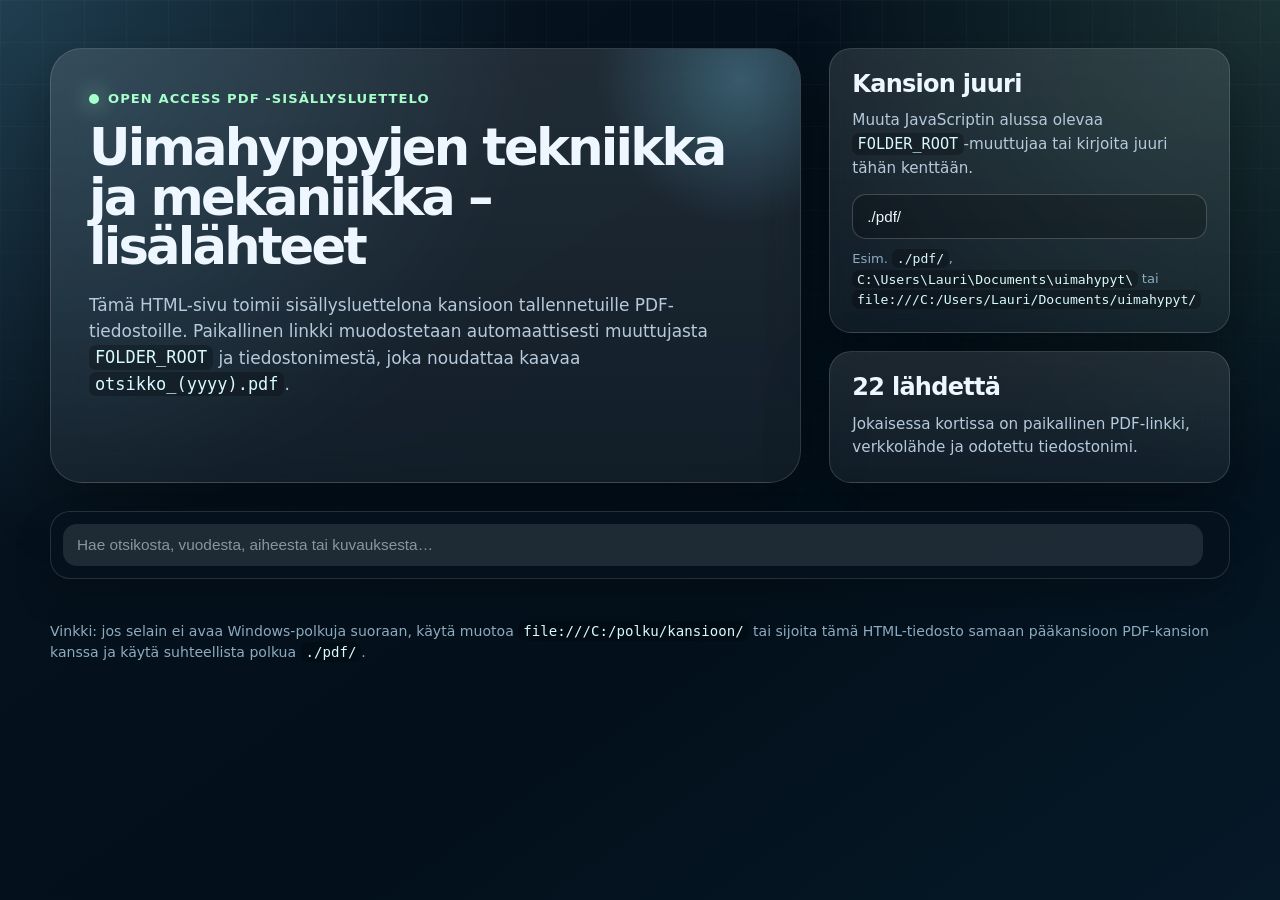
==== docs/preview.html @ ca3ee843 "Update preview.html" ====
<!doctype html>
<html lang="fi">
<head>
  <meta charset="utf-8" />
  <meta name="viewport" content="width=device-width, initial-scale=1" />
  <title>Uimahyppyjen tekniikka ja mekaniikka – lisälähteet</title>
  <link rel="stylesheet" type="text/css" href="./css/styles.css">
</head>
<body>
  <main class="page">
    <section class="hero" aria-label="Sivun otsikko ja asetukset">
      <div class="hero-main">
        <p class="eyebrow">Open access PDF -sisällysluettelo</p>
        <h1>Uimahyppyjen tekniikka ja mekaniikka – lisälähteet</h1>
        <p class="lead">
          Tämä HTML-sivu toimii sisällysluettelona kansioon tallennetuille PDF-tiedostoille.
          Paikallinen linkki muodostetaan automaattisesti muuttujasta <code>FOLDER_ROOT</code>
          ja tiedostonimestä, joka noudattaa kaavaa <code>otsikko_(yyyy).pdf</code>.
        </p>
      </div>

      <div class="hero-side">
        <div class="panel">
          <h2>Kansion juuri</h2>
          <p>Muuta JavaScriptin alussa olevaa <code>FOLDER_ROOT</code>-muuttujaa tai kirjoita juuri tähän kenttään.</p>
          <input id="folderRoot" class="root-input" type="text" spellcheck="false" />
          <span class="hint">Esim. <code>./pdf/</code>, <code>C:\Users\Lauri\Documents\uimahypyt\</code> tai <code>file:///C:/Users/Lauri/Documents/uimahypyt/</code></span>
        </div>
        <div class="panel">
          <h2 id="sourceCount">22 lähdettä</h2>
          <p>Jokaisessa kortissa on paikallinen PDF-linkki, verkkolähde ja odotettu tiedostonimi.</p>
        </div>
      </div>
    </section>

    <nav class="toolbar" aria-label="Hakutyökalut ja pikalinkit">
      <div class="toolbar-inner">
        <input id="search" class="search" type="search" placeholder="Hae otsikosta, vuodesta, aiheesta tai kuvauksesta…" />
        <div id="jumpLinks" class="jump-links"></div>
      </div>
    </nav>

    <div id="content"></div>
    <div id="emptyState" class="empty-state">Hakusanalla ei löytynyt lähteitä.</div>

    <footer>
      Vinkki: jos selain ei avaa Windows-polkuja suoraan, käytä muotoa <code>file:///C:/polku/kansioon/</code>
      tai sijoita tämä HTML-tiedosto samaan pääkansioon PDF-kansion kanssa ja käytä suhteellista polkua <code>./pdf/</code>.
    </footer>
  </main>

  <script src="./js/preview.js"></script>
</body>
</html>
---- docs/css/styles.css ----
:root {
      --bg: #07131f;
      --bg-soft: #0d2033;
      --card: rgba(255, 255, 255, 0.075);
      --card-strong: rgba(255, 255, 255, 0.12);
      --text: #eef7ff;
      --muted: #b7cadb;
      --muted-2: #8eabbf;
      --accent: #78d8ff;
      --accent-2: #a6ffcb;
      --warning: #ffd37a;
      --shadow: 0 24px 60px rgba(0, 0, 0, 0.35);
      --radius: 22px;
      --max-width: 1180px;
    }

    * {
      box-sizing: border-box;
    }

    html {
      scroll-behavior: smooth;
    }

    body {
      margin: 0;
      min-height: 100vh;
      color: var(--text);
      background:
        radial-gradient(circle at top left, rgba(120, 216, 255, 0.22), transparent 34rem),
        radial-gradient(circle at top right, rgba(166, 255, 203, 0.14), transparent 30rem),
        linear-gradient(145deg, var(--bg), #03101b 62%, #061928);
      font-family: Inter, ui-sans-serif, system-ui, -apple-system, BlinkMacSystemFont, "Segoe UI", sans-serif;
      line-height: 1.55;
    }

    body::before {
      content: "";
      position: fixed;
      inset: 0;
      pointer-events: none;
      background-image:
        linear-gradient(rgba(255,255,255,0.035) 1px, transparent 1px),
        linear-gradient(90deg, rgba(255,255,255,0.035) 1px, transparent 1px);
      background-size: 42px 42px;
      mask-image: linear-gradient(to bottom, rgba(0,0,0,0.78), transparent 72%);
    }

    a {
      color: inherit;
    }

    .page {
      width: min(var(--max-width), calc(100% - 36px));
      margin: 0 auto;
      padding: 48px 0 72px;
    }

    .hero {
      display: grid;
      grid-template-columns: 1.5fr 0.8fr;
      gap: 28px;
      align-items: stretch;
      margin-bottom: 28px;
    }

    .hero-main,
    .panel,
    .source-card {
      border: 1px solid rgba(255, 255, 255, 0.14);
      background: linear-gradient(180deg, rgba(255,255,255,0.11), rgba(255,255,255,0.055));
      box-shadow: var(--shadow);
      backdrop-filter: blur(18px);
    }

    .hero-main {
      padding: 38px;
      border-radius: calc(var(--radius) + 10px);
      overflow: hidden;
      position: relative;
    }

    .hero-main::after {
      content: "";
      position: absolute;
      right: -90px;
      top: -120px;
      width: 300px;
      height: 300px;
      border-radius: 50%;
      background: radial-gradient(circle, rgba(120, 216, 255, 0.28), transparent 68%);
      z-index: -1;
    }

    .eyebrow {
      display: inline-flex;
      gap: 9px;
      align-items: center;
      color: var(--accent-2);
      font-size: 0.82rem;
      font-weight: 750;
      letter-spacing: 0.08em;
      text-transform: uppercase;
      margin: 0 0 14px;
    }

    .eyebrow::before {
      content: "";
      display: inline-block;
      width: 10px;
      height: 10px;
      border-radius: 50%;
      background: var(--accent-2);
      box-shadow: 0 0 22px var(--accent-2);
    }

    h1 {
      margin: 0;
      max-width: 900px;
      font-size: clamp(2.05rem, 4vw, 4.7rem);
      line-height: 0.97;
      letter-spacing: -0.055em;
    }

    .lead {
      max-width: 760px;
      margin: 20px 0 0;
      color: var(--muted);
      font-size: 1.06rem;
    }

    .hero-side {
      display: grid;
      gap: 18px;
    }

    .panel {
      border-radius: var(--radius);
      padding: 22px;
    }

    .panel h2,
    .category h2 {
      margin: 0 0 12px;
      letter-spacing: -0.03em;
      line-height: 1.1;
    }

    .panel p {
      margin: 0;
      color: var(--muted);
      font-size: 0.95rem;
    }

    .root-input {
      width: 100%;
      margin-top: 14px;
      padding: 13px 14px;
      color: var(--text);
      background: rgba(0, 0, 0, 0.22);
      border: 1px solid rgba(255, 255, 255, 0.2);
      border-radius: 14px;
      outline: none;
      font-size: 0.95rem;
    }

    .root-input:focus {
      border-color: rgba(120, 216, 255, 0.72);
      box-shadow: 0 0 0 4px rgba(120, 216, 255, 0.12);
    }

    .hint {
      display: block;
      margin-top: 10px;
      color: var(--muted-2);
      font-size: 0.82rem;
    }

    .toolbar {
      position: sticky;
      top: 0;
      z-index: 5;
      margin: 24px 0 32px;
      padding: 12px;
      border: 1px solid rgba(255,255,255,0.13);
      background: rgba(7, 19, 31, 0.76);
      backdrop-filter: blur(18px);
      border-radius: 20px;
      box-shadow: 0 18px 36px rgba(0,0,0,0.22);
    }

    .toolbar-inner {
      display: grid;
      grid-template-columns: 1fr auto;
      gap: 14px;
      align-items: center;
    }

    .search {
      width: 100%;
      padding: 12px 14px;
      border: 0;
      border-radius: 14px;
      outline: none;
      color: var(--text);
      background: rgba(255,255,255,0.1);
      font-size: 0.96rem;
    }

    .search::placeholder {
      color: rgba(238,247,255,0.52);
    }

    .jump-links {
      display: flex;
      flex-wrap: wrap;
      gap: 8px;
      justify-content: flex-end;
    }

    .chip,
    .tag {
      display: inline-flex;
      align-items: center;
      border-radius: 999px;
      border: 1px solid rgba(255,255,255,0.16);
      background: rgba(255,255,255,0.08);
      color: var(--muted);
      text-decoration: none;
    }

    .chip {
      padding: 8px 11px;
      font-size: 0.82rem;
      font-weight: 650;
    }

    .chip:hover,
    .source-card:hover {
      border-color: rgba(120, 216, 255, 0.5);
    }

    .category {
      margin-top: 38px;
      scroll-margin-top: 100px;
    }

    .category-head {
      display: flex;
      justify-content: space-between;
      gap: 16px;
      align-items: end;
      margin-bottom: 16px;
    }

    .category-note {
      color: var(--muted-2);
      font-size: 0.92rem;
      margin: 0;
      max-width: 620px;
    }

    .cards {
      display: grid;
      grid-template-columns: repeat(2, minmax(0, 1fr));
      gap: 16px;
    }

    .source-card {
      min-height: 100%;
      border-radius: var(--radius);
      padding: 22px;
      transition: transform 180ms ease, border-color 180ms ease, background 180ms ease;
    }

    .source-card:hover {
      transform: translateY(-3px);
      background: linear-gradient(180deg, rgba(255,255,255,0.145), rgba(255,255,255,0.07));
    }

    .source-title {
      margin: 0 0 8px;
      font-size: 1.1rem;
      line-height: 1.2;
      letter-spacing: -0.025em;
    }

    .meta-row {
      display: flex;
      flex-wrap: wrap;
      gap: 7px;
      margin-bottom: 14px;
    }

    .tag {
      padding: 5px 9px;
      font-size: 0.75rem;
      color: rgba(238,247,255,0.78);
    }

    .tag.year {
      color: #07131f;
      background: linear-gradient(135deg, var(--accent), var(--accent-2));
      border-color: transparent;
      font-weight: 800;
    }

    .summary {
      margin: 0 0 16px;
      color: var(--muted);
      font-size: 0.95rem;
    }

    .file-name {
      display: block;
      margin: 0 0 14px;
      padding: 10px 11px;
      overflow-wrap: anywhere;
      border: 1px dashed rgba(255,255,255,0.19);
      border-radius: 13px;
      color: rgba(238,247,255,0.7);
      background: rgba(0, 0, 0, 0.14);
      font-size: 0.78rem;
      font-family: ui-monospace, SFMono-Regular, Menlo, Monaco, Consolas, "Liberation Mono", monospace;
    }

    .actions {
      display: flex;
      flex-wrap: wrap;
      gap: 9px;
    }

    .button {
      display: inline-flex;
      align-items: center;
      justify-content: center;
      gap: 8px;
      padding: 10px 12px;
      border-radius: 13px;
      text-decoration: none;
      font-size: 0.86rem;
      font-weight: 750;
      border: 1px solid rgba(255,255,255,0.15);
    }

    .button.primary {
      color: #04121d;
      background: linear-gradient(135deg, var(--accent), var(--accent-2));
      border-color: transparent;
    }

    .button.secondary {
      color: var(--text);
      background: rgba(255,255,255,0.08);
    }

    .button:hover {
      filter: brightness(1.08);
    }

    .empty-state {
      display: none;
      margin: 28px 0;
      padding: 28px;
      border: 1px solid rgba(255,255,255,0.16);
      background: rgba(255,255,255,0.07);
      border-radius: var(--radius);
      color: var(--muted);
      text-align: center;
    }

    footer {
      margin-top: 42px;
      color: var(--muted-2);
      font-size: 0.88rem;
    }

    code {
      color: #d8faff;
      background: rgba(0,0,0,0.25);
      border-radius: 7px;
      padding: 0.14em 0.35em;
    }

    @media (max-width: 920px) {
      .hero,
      .toolbar-inner {
        grid-template-columns: 1fr;
      }

      .jump-links {
        justify-content: flex-start;
      }
    }

    @media (max-width: 720px) {
      .page {
        width: min(100% - 24px, var(--max-width));
        padding-top: 24px;
      }

      .hero-main,
      .panel,
      .source-card {
        padding: 20px;
      }

      .cards {
        grid-template-columns: 1fr;
      }

      .category-head {
        display: block;
      }
    }

    @media print {
      body {
        background: #fff;
        color: #111;
      }

      .toolbar,
      .root-input,
      .hint,
      .button.secondary {
        display: none;
      }

      .hero-main,
      .panel,
      .source-card {
        box-shadow: none;
        background: #fff;
        border-color: #ddd;
      }

      .summary,
      .lead,
      .panel p,
      .category-note,
      .file-name,
      footer {
        color: #333;
      }

      .cards {
        grid-template-columns: 1fr;
      }
    }
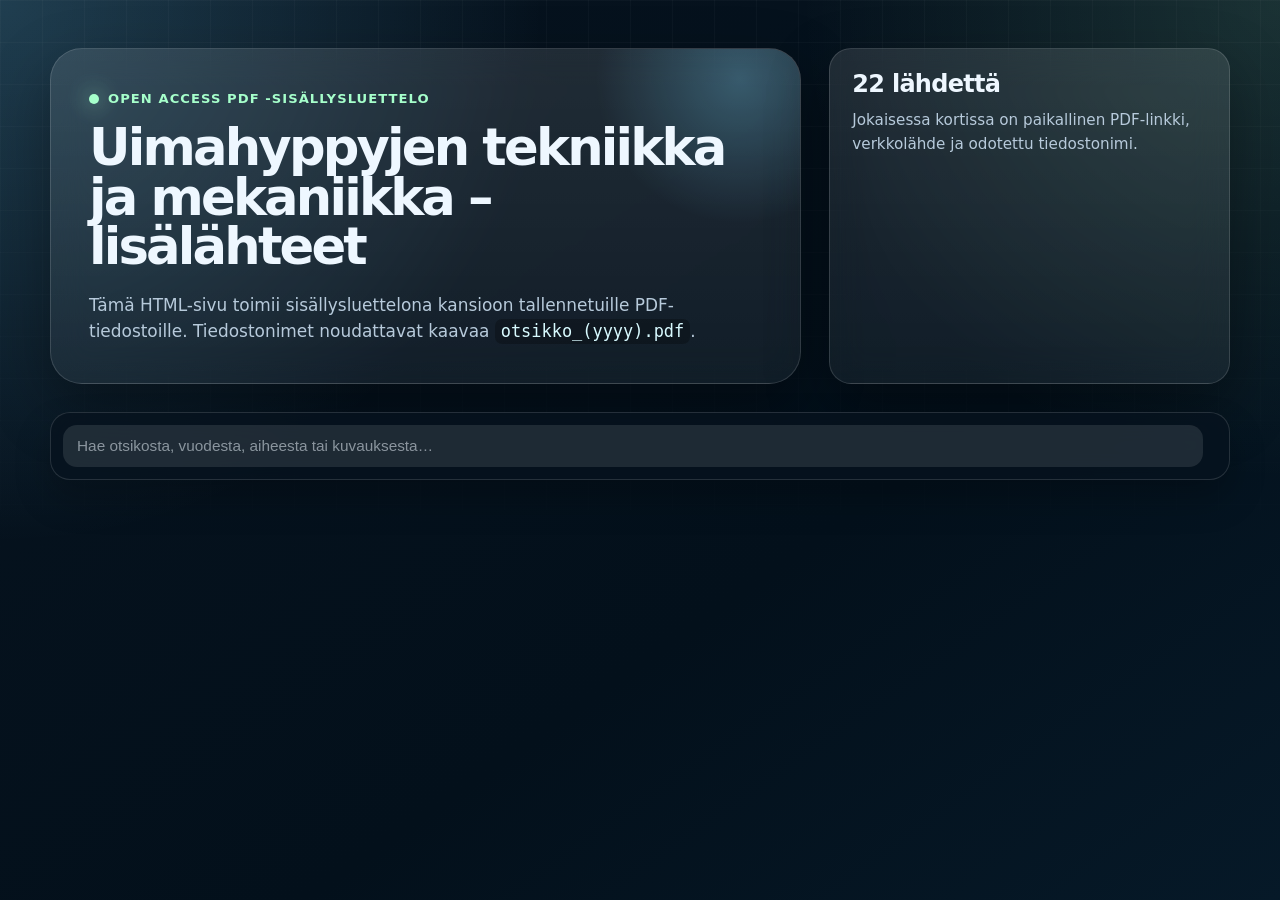
==== commit f4a544ad: "Update preview.html" ====
--- a/docs/preview.html
+++ b/docs/preview.html
@@ -14,18 +14,11 @@
         <h1>Uimahyppyjen tekniikka ja mekaniikka – lisälähteet</h1>
         <p class="lead">
           Tämä HTML-sivu toimii sisällysluettelona kansioon tallennetuille PDF-tiedostoille.
-          Paikallinen linkki muodostetaan automaattisesti muuttujasta <code>FOLDER_ROOT</code>
-          ja tiedostonimestä, joka noudattaa kaavaa <code>otsikko_(yyyy).pdf</code>.
+          Tiedostonimet noudattavat kaavaa <code>otsikko_(yyyy).pdf</code>.
         </p>
       </div>
 
       <div class="hero-side">
-        <div class="panel">
-          <h2>Kansion juuri</h2>
-          <p>Muuta JavaScriptin alussa olevaa <code>FOLDER_ROOT</code>-muuttujaa tai kirjoita juuri tähän kenttään.</p>
-          <input id="folderRoot" class="root-input" type="text" spellcheck="false" />
-          <span class="hint">Esim. <code>./pdf/</code>, <code>C:\Users\Lauri\Documents\uimahypyt\</code> tai <code>file:///C:/Users/Lauri/Documents/uimahypyt/</code></span>
-        </div>
         <div class="panel">
           <h2 id="sourceCount">22 lähdettä</h2>
           <p>Jokaisessa kortissa on paikallinen PDF-linkki, verkkolähde ja odotettu tiedostonimi.</p>
@@ -44,8 +37,6 @@
     <div id="emptyState" class="empty-state">Hakusanalla ei löytynyt lähteitä.</div>
 
     <footer>
-      Vinkki: jos selain ei avaa Windows-polkuja suoraan, käytä muotoa <code>file:///C:/polku/kansioon/</code>
-      tai sijoita tämä HTML-tiedosto samaan pääkansioon PDF-kansion kanssa ja käytä suhteellista polkua <code>./pdf/</code>.
     </footer>
   </main>
 
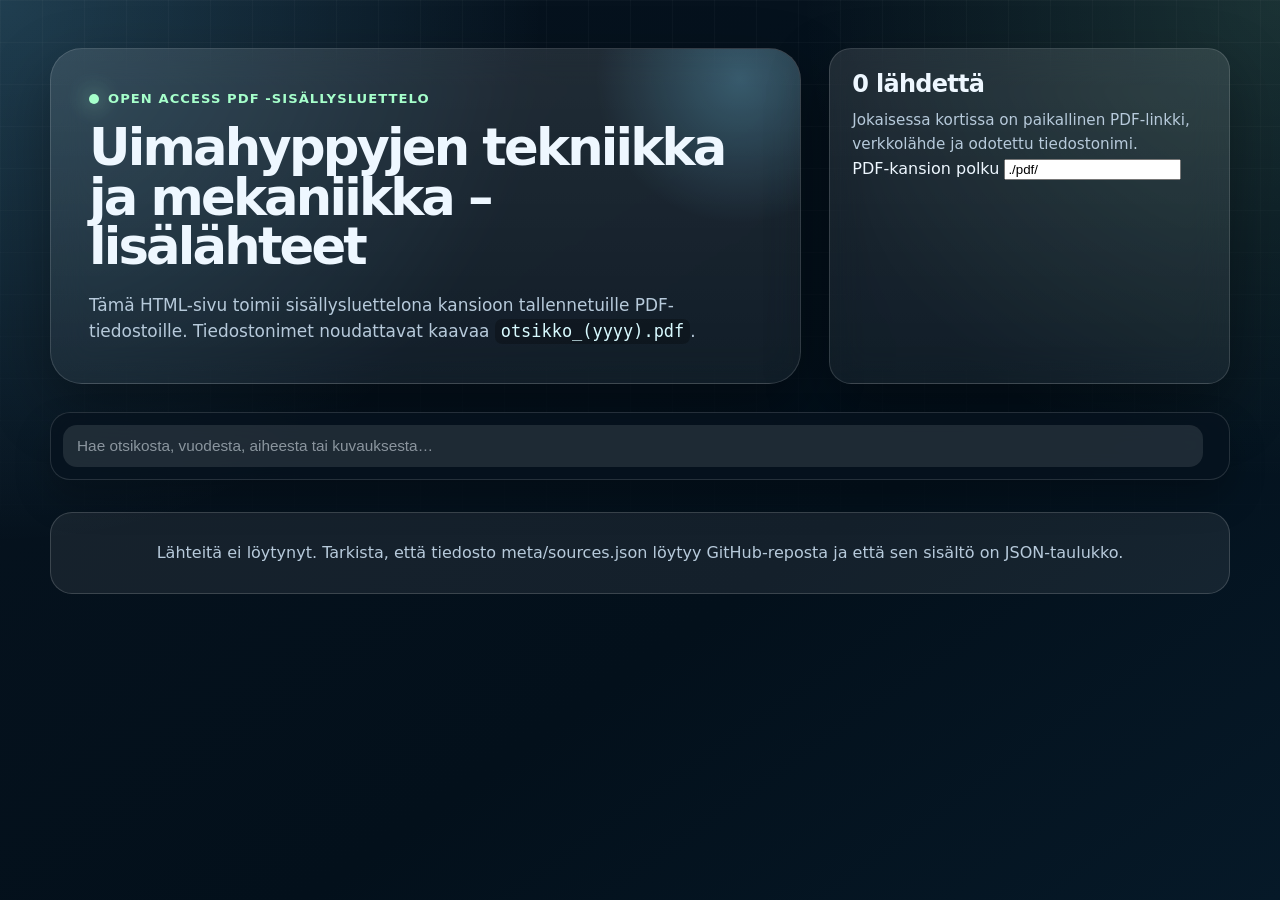
==== commit 56d3daa5: "Update preview.html" ====
--- a/docs/preview.html
+++ b/docs/preview.html
@@ -22,6 +22,15 @@
         <div class="panel">
           <h2 id="sourceCount">22 lähdettä</h2>
           <p>Jokaisessa kortissa on paikallinen PDF-linkki, verkkolähde ja odotettu tiedostonimi.</p>
+      
+          <label for="folderRoot">PDF-kansion polku</label>
+          <input
+            id="folderRoot"
+            class="folder-input"
+            type="text"
+            value="./pdf/"
+            aria-label="PDF-kansion polku"
+          />
         </div>
       </div>
     </section>
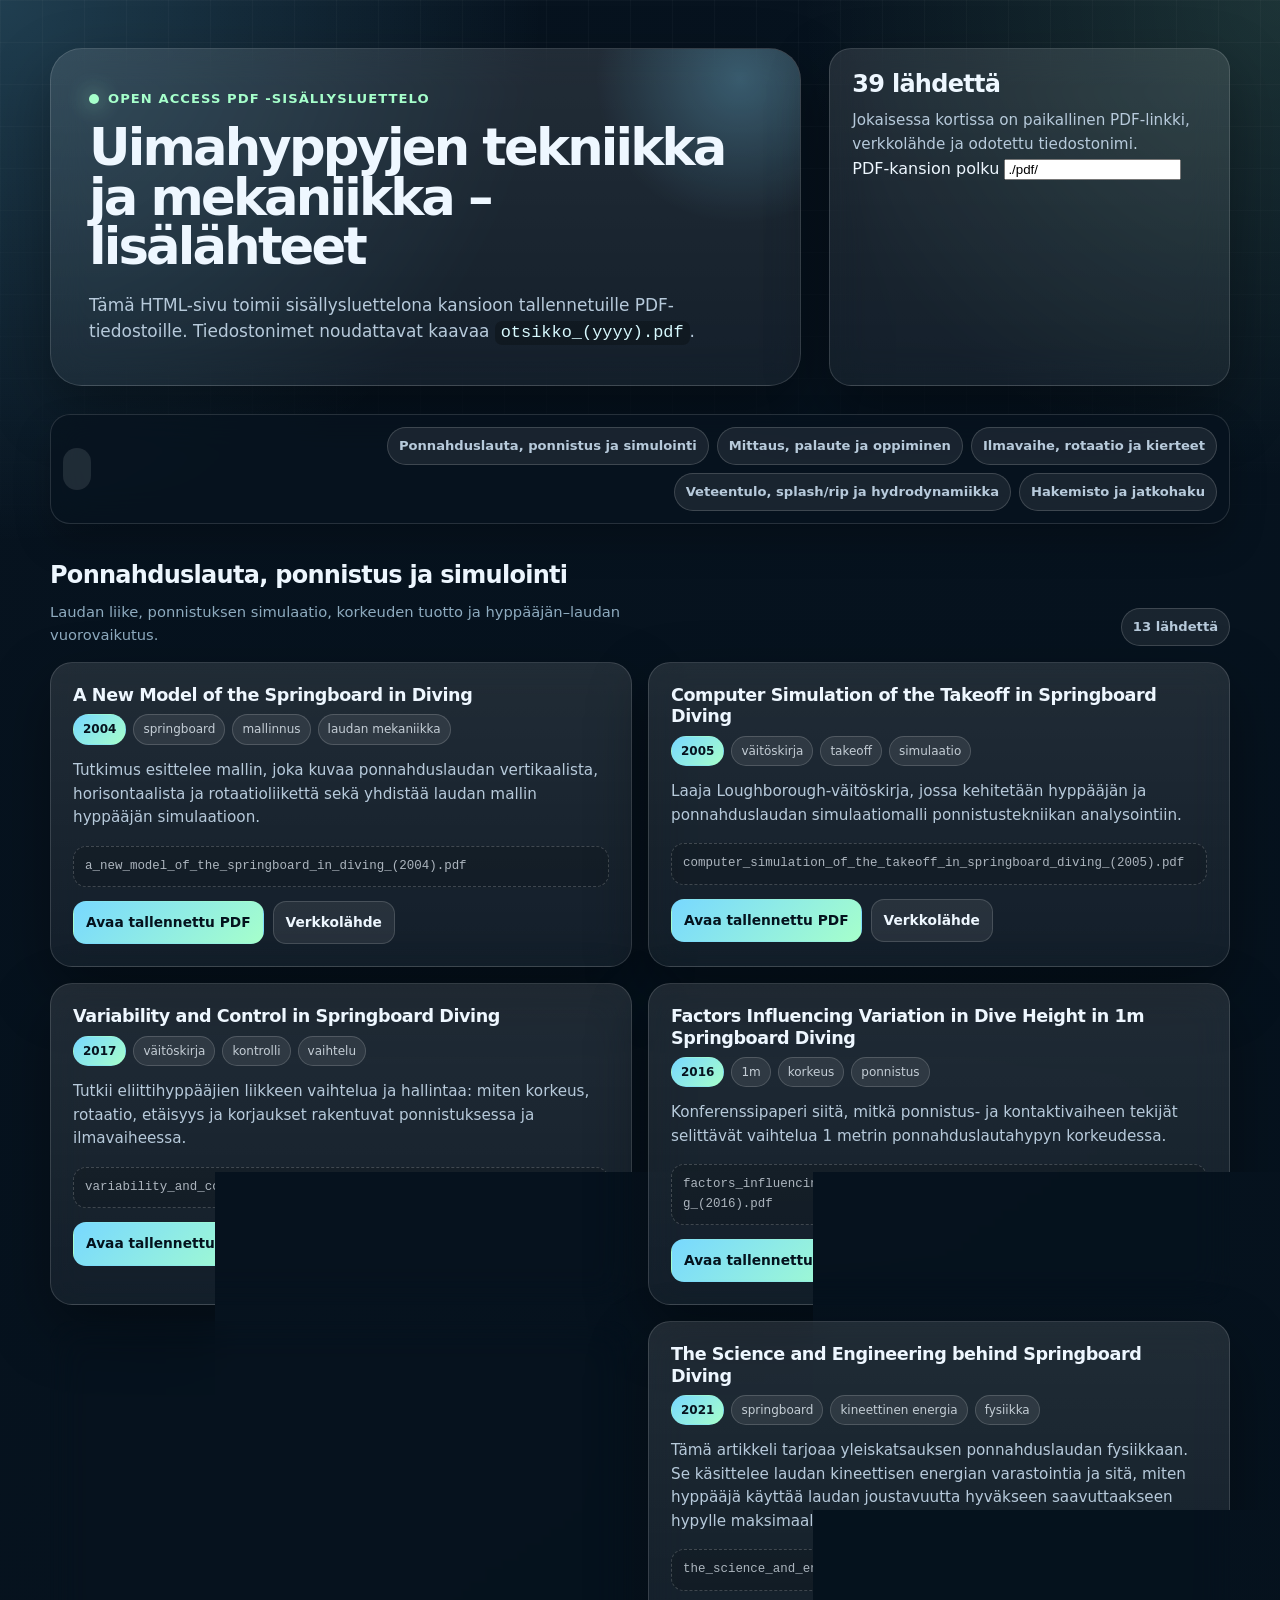
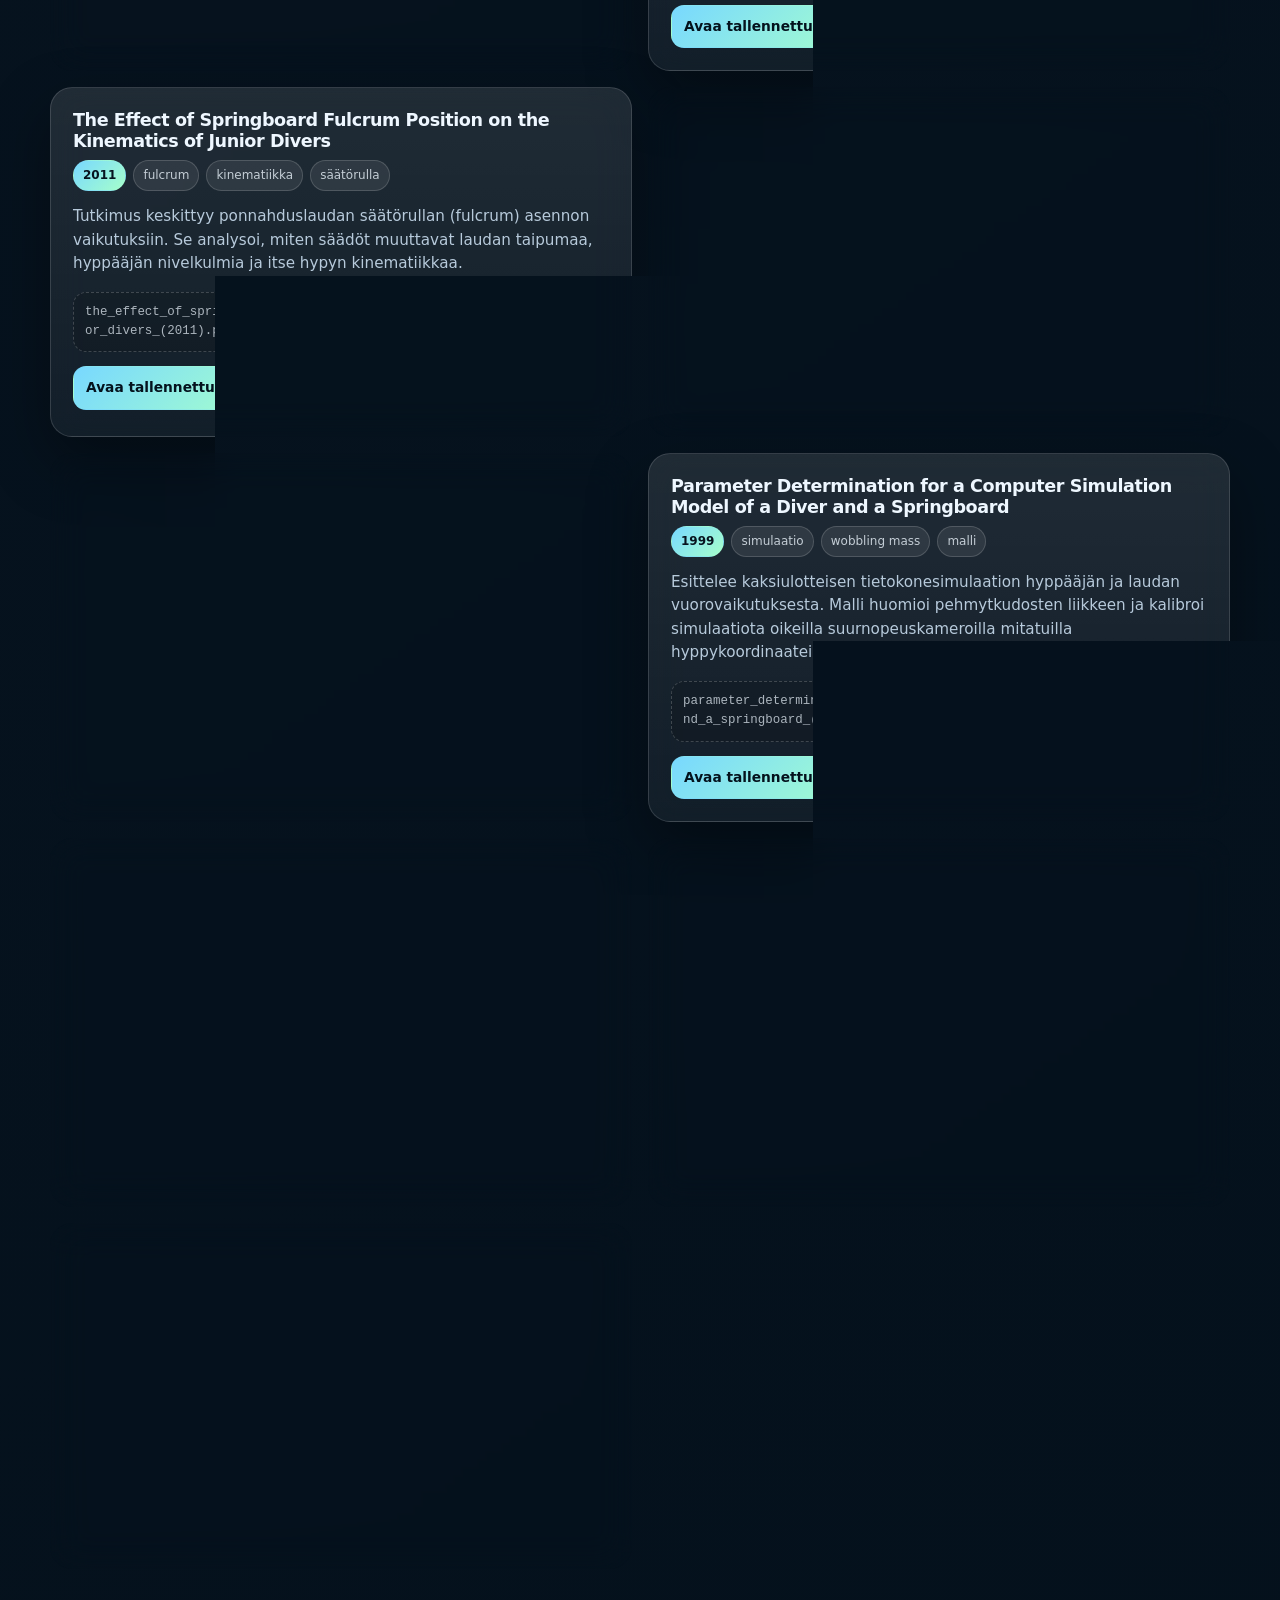
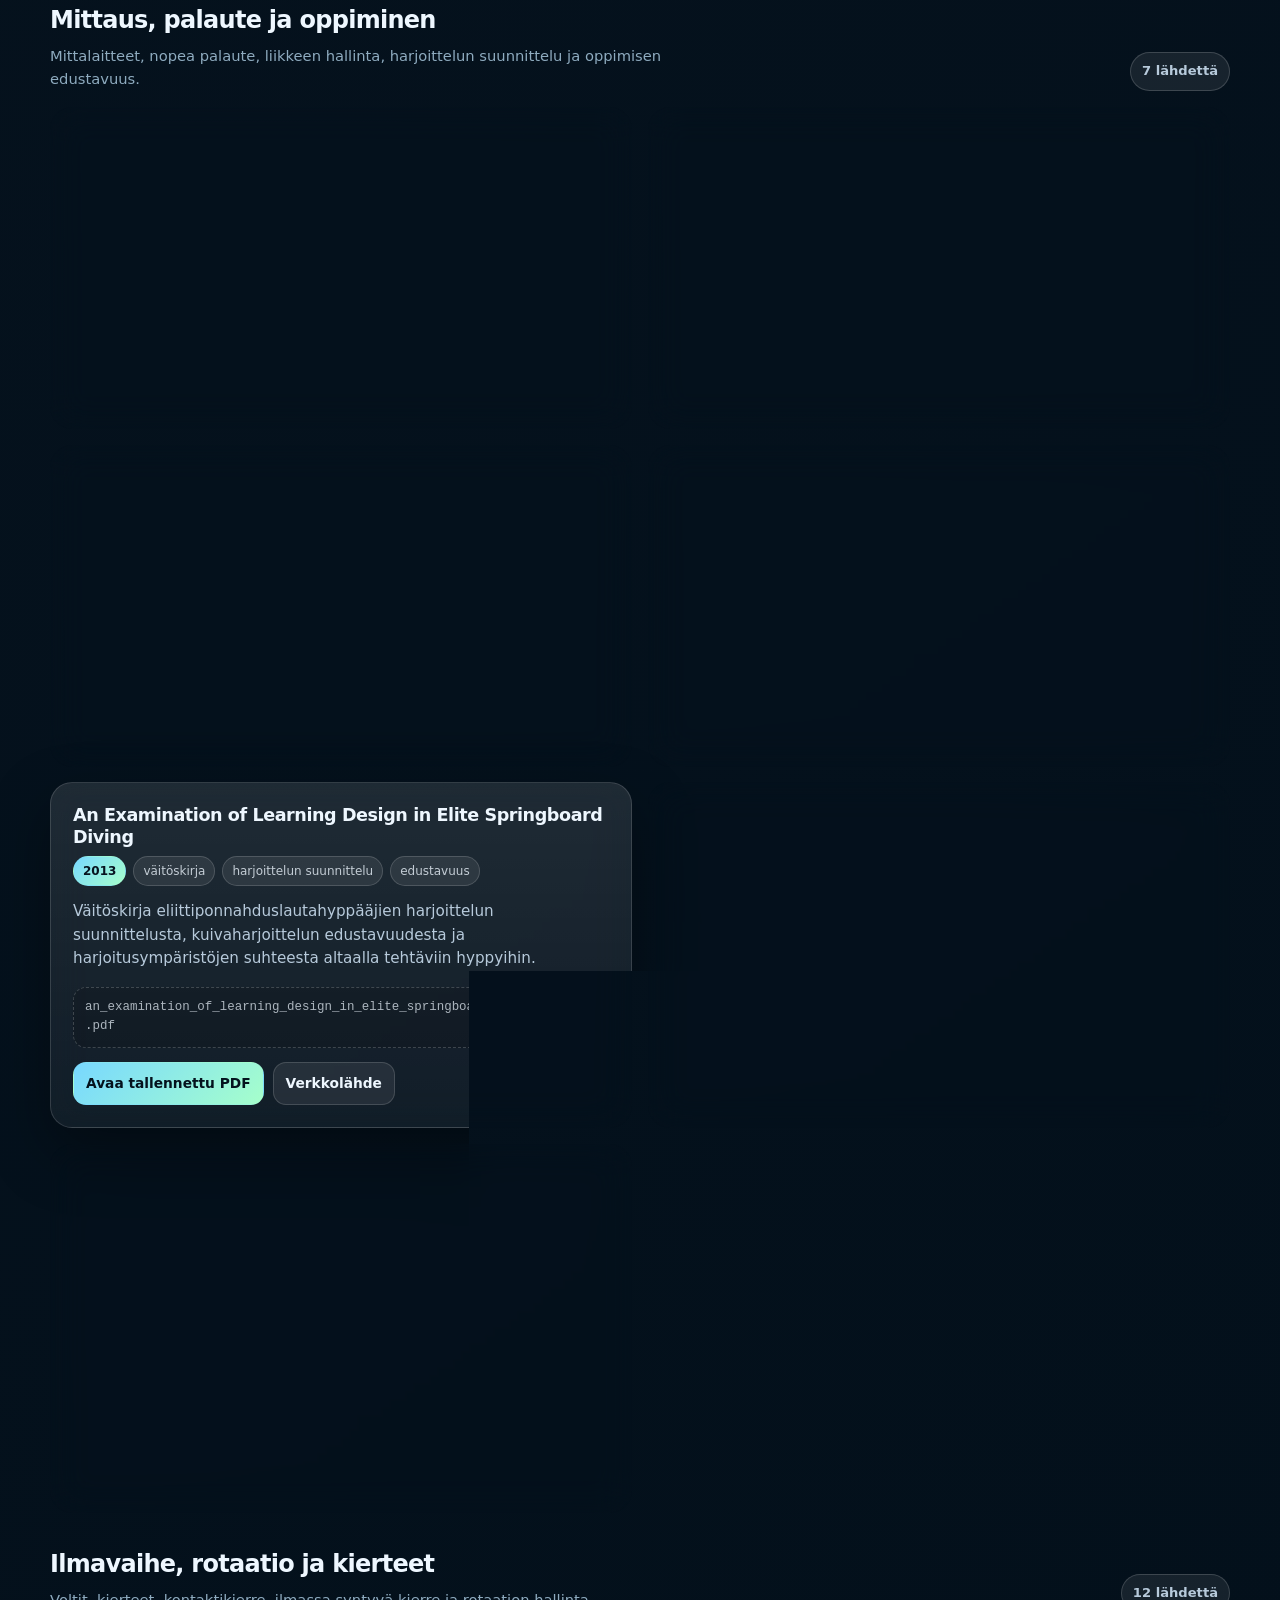
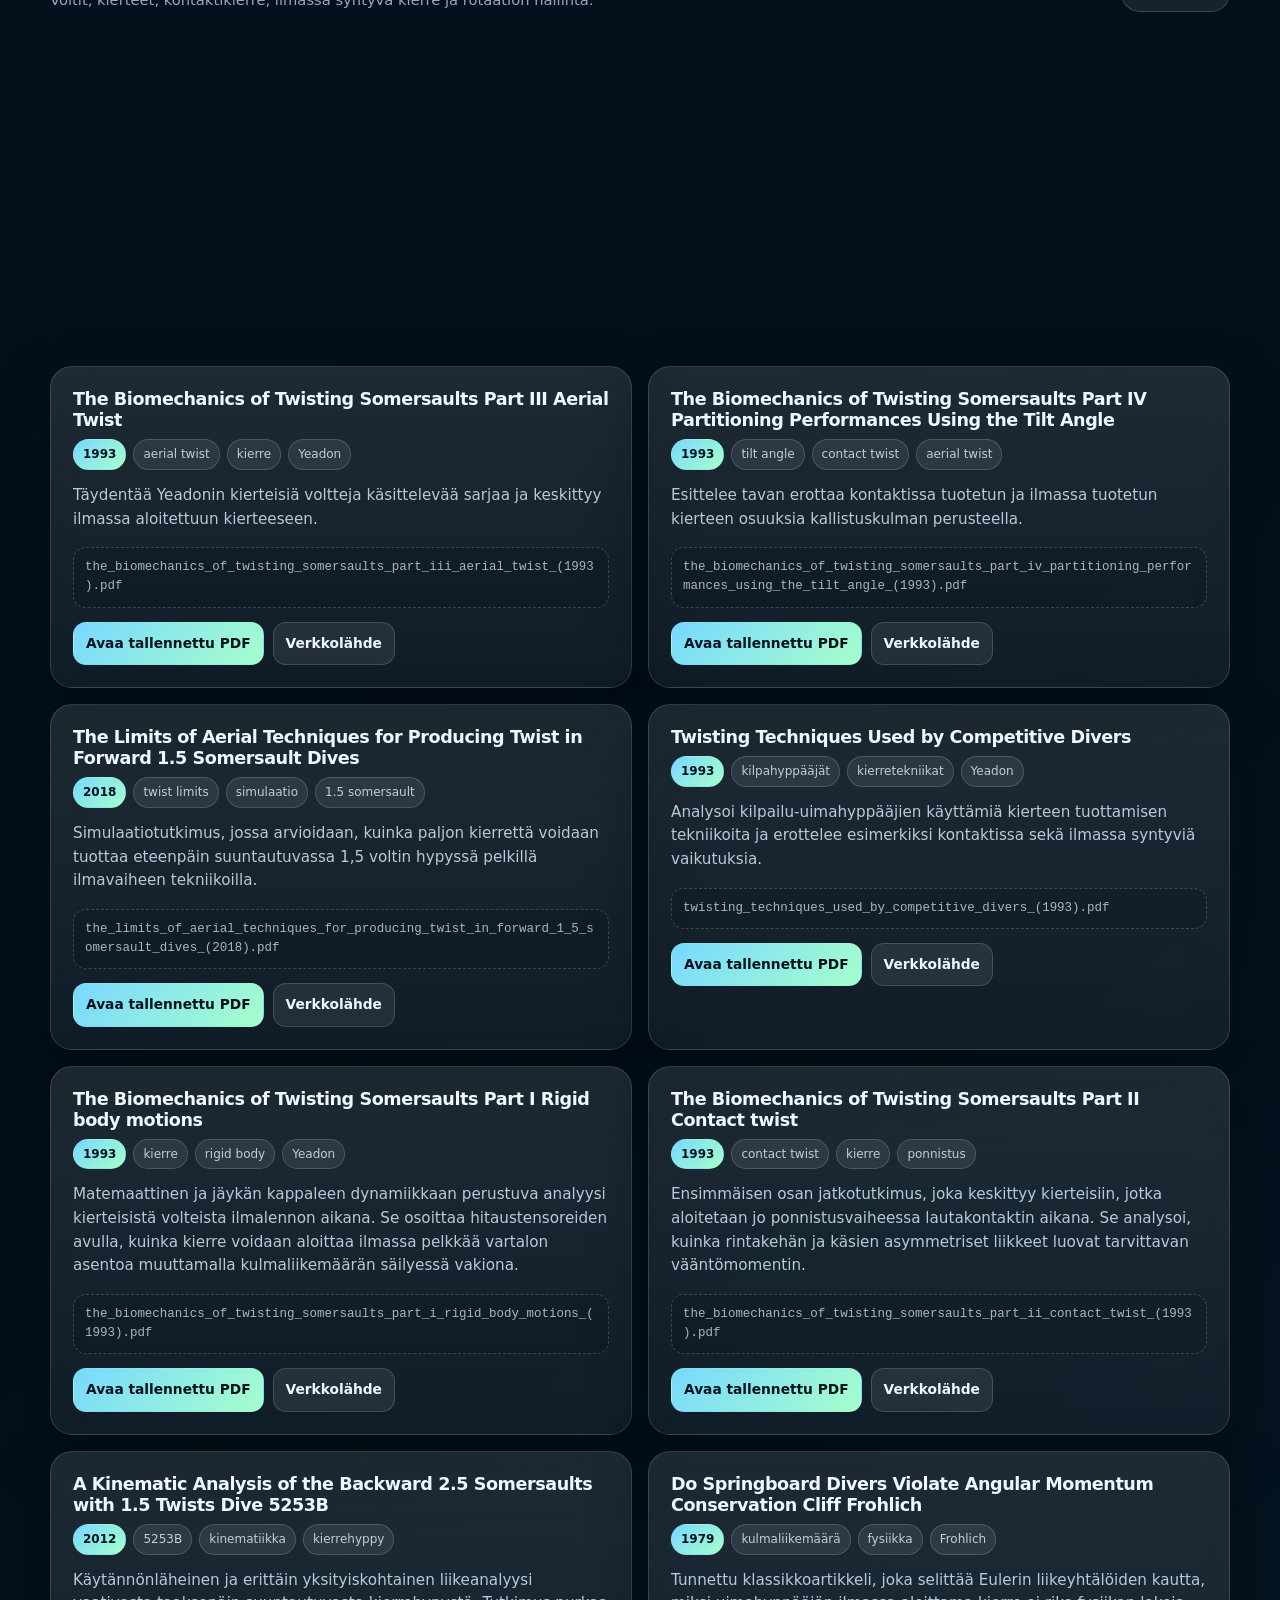
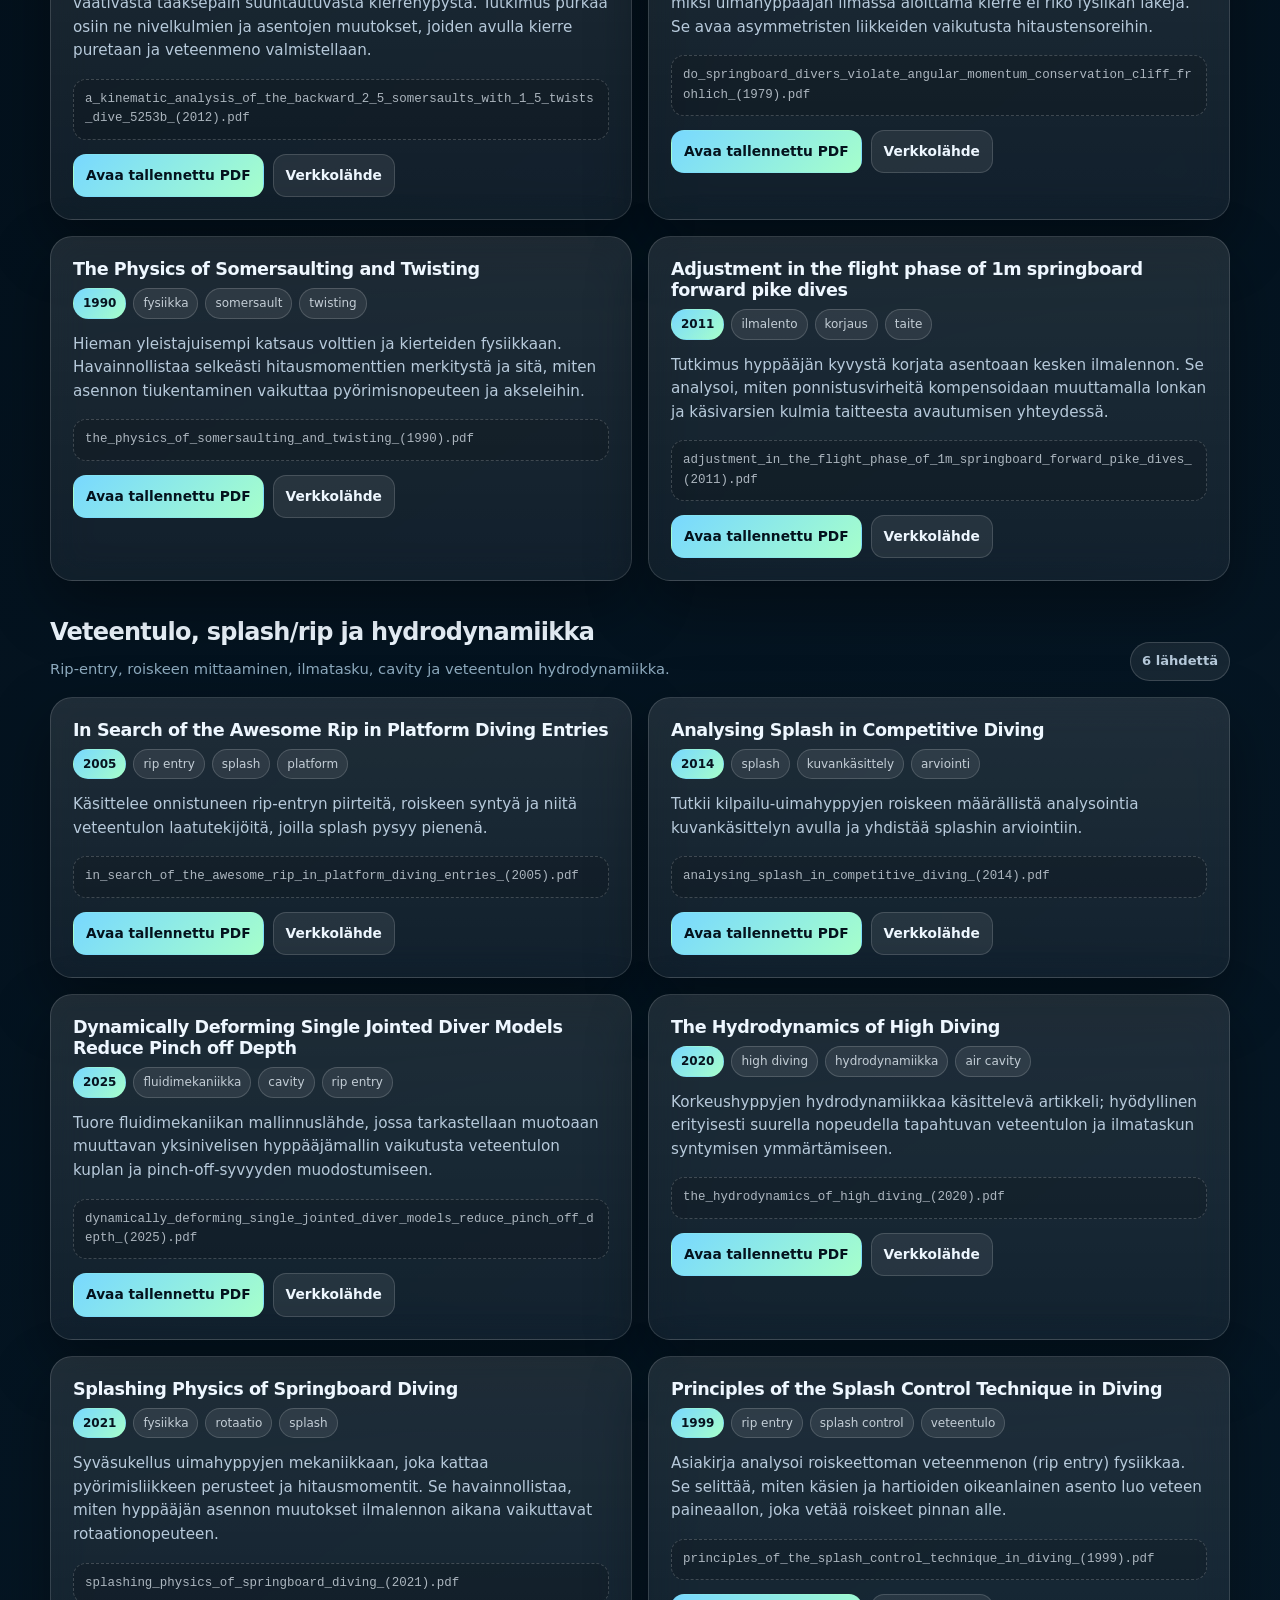
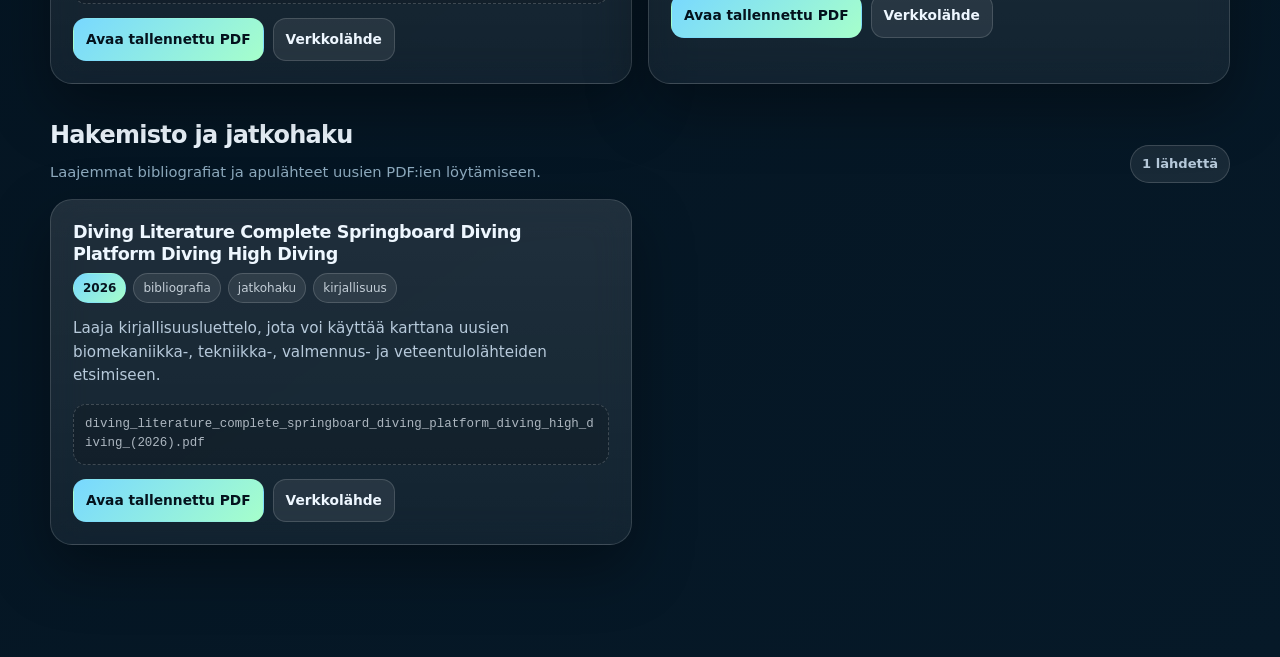
==== commit 27348868: "Update preview.html" ====
--- a/docs/preview.html
+++ b/docs/preview.html
@@ -4,7 +4,7 @@
   <meta charset="utf-8" />
   <meta name="viewport" content="width=device-width, initial-scale=1" />
   <title>Uimahyppyjen tekniikka ja mekaniikka – lisälähteet</title>
-  <link rel="stylesheet" type="text/css" href="./css/styles.css">
+  <link rel="stylesheet" type="text/css" href="./css/preview.css">
 </head>
 <body>
   <main class="page">
--- a/docs/css/preview.css
+++ b/docs/css/preview.css
@@ -0,0 +1,451 @@
+
+:root {
+      --bg: #07131f;
+      --bg-soft: #0d2033;
+      --card: rgba(255, 255, 255, 0.075);
+      --card-strong: rgba(255, 255, 255, 0.12);
+      --text: #eef7ff;
+      --muted: #b7cadb;
+      --muted-2: #8eabbf;
+      --accent: #78d8ff;
+      --accent-2: #a6ffcb;
+      --warning: #ffd37a;
+      --shadow: 0 24px 60px rgba(0, 0, 0, 0.35);
+      --radius: 22px;
+      --max-width: 1180px;
+    }
+
+    * {
+      box-sizing: border-box;
+    }
+
+    html {
+      scroll-behavior: smooth;
+    }
+
+    body {
+      margin: 0;
+      min-height: 100vh;
+      color: var(--text);
+      background:
+        radial-gradient(circle at top left, rgba(120, 216, 255, 0.22), transparent 34rem),
+        radial-gradient(circle at top right, rgba(166, 255, 203, 0.14), transparent 30rem),
+        linear-gradient(145deg, var(--bg), #03101b 62%, #061928);
+      font-family: Inter, ui-sans-serif, system-ui, -apple-system, BlinkMacSystemFont, "Segoe UI", sans-serif;
+      line-height: 1.55;
+    }
+
+    body::before {
+      content: "";
+      position: fixed;
+      inset: 0;
+      pointer-events: none;
+      background-image:
+        linear-gradient(rgba(255,255,255,0.035) 1px, transparent 1px),
+        linear-gradient(90deg, rgba(255,255,255,0.035) 1px, transparent 1px);
+      background-size: 42px 42px;
+      mask-image: linear-gradient(to bottom, rgba(0,0,0,0.78), transparent 72%);
+    }
+
+    a {
+      color: inherit;
+    }
+
+    .page {
+      width: min(var(--max-width), calc(100% - 36px));
+      margin: 0 auto;
+      padding: 48px 0 72px;
+    }
+
+    .hero {
+      display: grid;
+      grid-template-columns: 1.5fr 0.8fr;
+      gap: 28px;
+      align-items: stretch;
+      margin-bottom: 28px;
+    }
+
+    .hero-main,
+    .panel,
+    .source-card {
+      border: 1px solid rgba(255, 255, 255, 0.14);
+      background: linear-gradient(180deg, rgba(255,255,255,0.11), rgba(255,255,255,0.055));
+      box-shadow: var(--shadow);
+      backdrop-filter: blur(18px);
+    }
+
+    .hero-main {
+      padding: 38px;
+      border-radius: calc(var(--radius) + 10px);
+      overflow: hidden;
+      position: relative;
+    }
+
+    .hero-main::after {
+      content: "";
+      position: absolute;
+      right: -90px;
+      top: -120px;
+      width: 300px;
+      height: 300px;
+      border-radius: 50%;
+      background: radial-gradient(circle, rgba(120, 216, 255, 0.28), transparent 68%);
+      z-index: -1;
+    }
+
+    .eyebrow {
+      display: inline-flex;
+      gap: 9px;
+      align-items: center;
+      color: var(--accent-2);
+      font-size: 0.82rem;
+      font-weight: 750;
+      letter-spacing: 0.08em;
+      text-transform: uppercase;
+      margin: 0 0 14px;
+    }
+
+    .eyebrow::before {
+      content: "";
+      display: inline-block;
+      width: 10px;
+      height: 10px;
+      border-radius: 50%;
+      background: var(--accent-2);
+      box-shadow: 0 0 22px var(--accent-2);
+    }
+
+    h1 {
+      margin: 0;
+      max-width: 900px;
+      font-size: clamp(2.05rem, 4vw, 4.7rem);
+      line-height: 0.97;
+      letter-spacing: -0.055em;
+    }
+
+    .lead {
+      max-width: 760px;
+      margin: 20px 0 0;
+      color: var(--muted);
+      font-size: 1.06rem;
+    }
+
+    .hero-side {
+      display: grid;
+      gap: 18px;
+    }
+
+    .panel {
+      border-radius: var(--radius);
+      padding: 22px;
+    }
+
+    .panel h2,
+    .category h2 {
+      margin: 0 0 12px;
+      letter-spacing: -0.03em;
+      line-height: 1.1;
+    }
+
+    .panel p {
+      margin: 0;
+      color: var(--muted);
+      font-size: 0.95rem;
+    }
+
+    .root-input {
+      width: 100%;
+      margin-top: 14px;
+      padding: 13px 14px;
+      color: var(--text);
+      background: rgba(0, 0, 0, 0.22);
+      border: 1px solid rgba(255, 255, 255, 0.2);
+      border-radius: 14px;
+      outline: none;
+      font-size: 0.95rem;
+    }
+
+    .root-input:focus {
+      border-color: rgba(120, 216, 255, 0.72);
+      box-shadow: 0 0 0 4px rgba(120, 216, 255, 0.12);
+    }
+
+    .hint {
+      display: block;
+      margin-top: 10px;
+      color: var(--muted-2);
+      font-size: 0.82rem;
+    }
+
+    .toolbar {
+      position: sticky;
+      top: 0;
+      z-index: 5;
+      margin: 24px 0 32px;
+      padding: 12px;
+      border: 1px solid rgba(255,255,255,0.13);
+      background: rgba(7, 19, 31, 0.76);
+      backdrop-filter: blur(18px);
+      border-radius: 20px;
+      box-shadow: 0 18px 36px rgba(0,0,0,0.22);
+    }
+
+    .toolbar-inner {
+      display: grid;
+      grid-template-columns: 1fr auto;
+      gap: 14px;
+      align-items: center;
+    }
+
+    .search {
+      width: 100%;
+      padding: 12px 14px;
+      border: 0;
+      border-radius: 14px;
+      outline: none;
+      color: var(--text);
+      background: rgba(255,255,255,0.1);
+      font-size: 0.96rem;
+    }
+
+    .search::placeholder {
+      color: rgba(238,247,255,0.52);
+    }
+
+    .jump-links {
+      display: flex;
+      flex-wrap: wrap;
+      gap: 8px;
+      justify-content: flex-end;
+    }
+
+    .chip,
+    .tag {
+      display: inline-flex;
+      align-items: center;
+      border-radius: 999px;
+      border: 1px solid rgba(255,255,255,0.16);
+      background: rgba(255,255,255,0.08);
+      color: var(--muted);
+      text-decoration: none;
+    }
+
+    .chip {
+      padding: 8px 11px;
+      font-size: 0.82rem;
+      font-weight: 650;
+    }
+
+    .chip:hover,
+    .source-card:hover {
+      border-color: rgba(120, 216, 255, 0.5);
+    }
+
+    .category {
+      margin-top: 38px;
+      scroll-margin-top: 100px;
+    }
+
+    .category-head {
+      display: flex;
+      justify-content: space-between;
+      gap: 16px;
+      align-items: end;
+      margin-bottom: 16px;
+    }
+
+    .category-note {
+      color: var(--muted-2);
+      font-size: 0.92rem;
+      margin: 0;
+      max-width: 620px;
+    }
+
+    .cards {
+      display: grid;
+      grid-template-columns: repeat(2, minmax(0, 1fr));
+      gap: 16px;
+    }
+
+    .source-card {
+      min-height: 100%;
+      border-radius: var(--radius);
+      padding: 22px;
+      transition: transform 180ms ease, border-color 180ms ease, background 180ms ease;
+    }
+
+    .source-card:hover {
+      transform: translateY(-3px);
+      background: linear-gradient(180deg, rgba(255,255,255,0.145), rgba(255,255,255,0.07));
+    }
+
+    .source-title {
+      margin: 0 0 8px;
+      font-size: 1.1rem;
+      line-height: 1.2;
+      letter-spacing: -0.025em;
+    }
+
+    .meta-row {
+      display: flex;
+      flex-wrap: wrap;
+      gap: 7px;
+      margin-bottom: 14px;
+    }
+
+    .tag {
+      padding: 5px 9px;
+      font-size: 0.75rem;
+      color: rgba(238,247,255,0.78);
+    }
+
+    .tag.year {
+      color: #07131f;
+      background: linear-gradient(135deg, var(--accent), var(--accent-2));
+      border-color: transparent;
+      font-weight: 800;
+    }
+
+    .summary {
+      margin: 0 0 16px;
+      color: var(--muted);
+      font-size: 0.95rem;
+    }
+
+    .file-name {
+      display: block;
+      margin: 0 0 14px;
+      padding: 10px 11px;
+      overflow-wrap: anywhere;
+      border: 1px dashed rgba(255,255,255,0.19);
+      border-radius: 13px;
+      color: rgba(238,247,255,0.7);
+      background: rgba(0, 0, 0, 0.14);
+      font-size: 0.78rem;
+      font-family: ui-monospace, SFMono-Regular, Menlo, Monaco, Consolas, "Liberation Mono", monospace;
+    }
+
+    .actions {
+      display: flex;
+      flex-wrap: wrap;
+      gap: 9px;
+    }
+
+    .button {
+      display: inline-flex;
+      align-items: center;
+      justify-content: center;
+      gap: 8px;
+      padding: 10px 12px;
+      border-radius: 13px;
+      text-decoration: none;
+      font-size: 0.86rem;
+      font-weight: 750;
+      border: 1px solid rgba(255,255,255,0.15);
+    }
+
+    .button.primary {
+      color: #04121d;
+      background: linear-gradient(135deg, var(--accent), var(--accent-2));
+      border-color: transparent;
+    }
+
+    .button.secondary {
+      color: var(--text);
+      background: rgba(255,255,255,0.08);
+    }
+
+    .button:hover {
+      filter: brightness(1.08);
+    }
+
+    .empty-state {
+      display: none;
+      margin: 28px 0;
+      padding: 28px;
+      border: 1px solid rgba(255,255,255,0.16);
+      background: rgba(255,255,255,0.07);
+      border-radius: var(--radius);
+      color: var(--muted);
+      text-align: center;
+    }
+
+    footer {
+      margin-top: 42px;
+      color: var(--muted-2);
+      font-size: 0.88rem;
+    }
+
+    code {
+      color: #d8faff;
+      background: rgba(0,0,0,0.25);
+      border-radius: 7px;
+      padding: 0.14em 0.35em;
+    }
+
+    @media (max-width: 920px) {
+      .hero,
+      .toolbar-inner {
+        grid-template-columns: 1fr;
+      }
+
+      .jump-links {
+        justify-content: flex-start;
+      }
+    }
+
+    @media (max-width: 720px) {
+      .page {
+        width: min(100% - 24px, var(--max-width));
+        padding-top: 24px;
+      }
+
+      .hero-main,
+      .panel,
+      .source-card {
+        padding: 20px;
+      }
+
+      .cards {
+        grid-template-columns: 1fr;
+      }
+
+      .category-head {
+        display: block;
+      }
+    }
+
+    @media print {
+      body {
+        background: #fff;
+        color: #111;
+      }
+
+      .toolbar,
+      .root-input,
+      .hint,
+      .button.secondary {
+        display: none;
+      }
+
+      .hero-main,
+      .panel,
+      .source-card {
+        box-shadow: none;
+        background: #fff;
+        border-color: #ddd;
+      }
+
+      .summary,
+      .lead,
+      .panel p,
+      .category-note,
+      .file-name,
+      footer {
+        color: #333;
+      }
+
+      .cards {
+        grid-template-columns: 1fr;
+      }
+    }
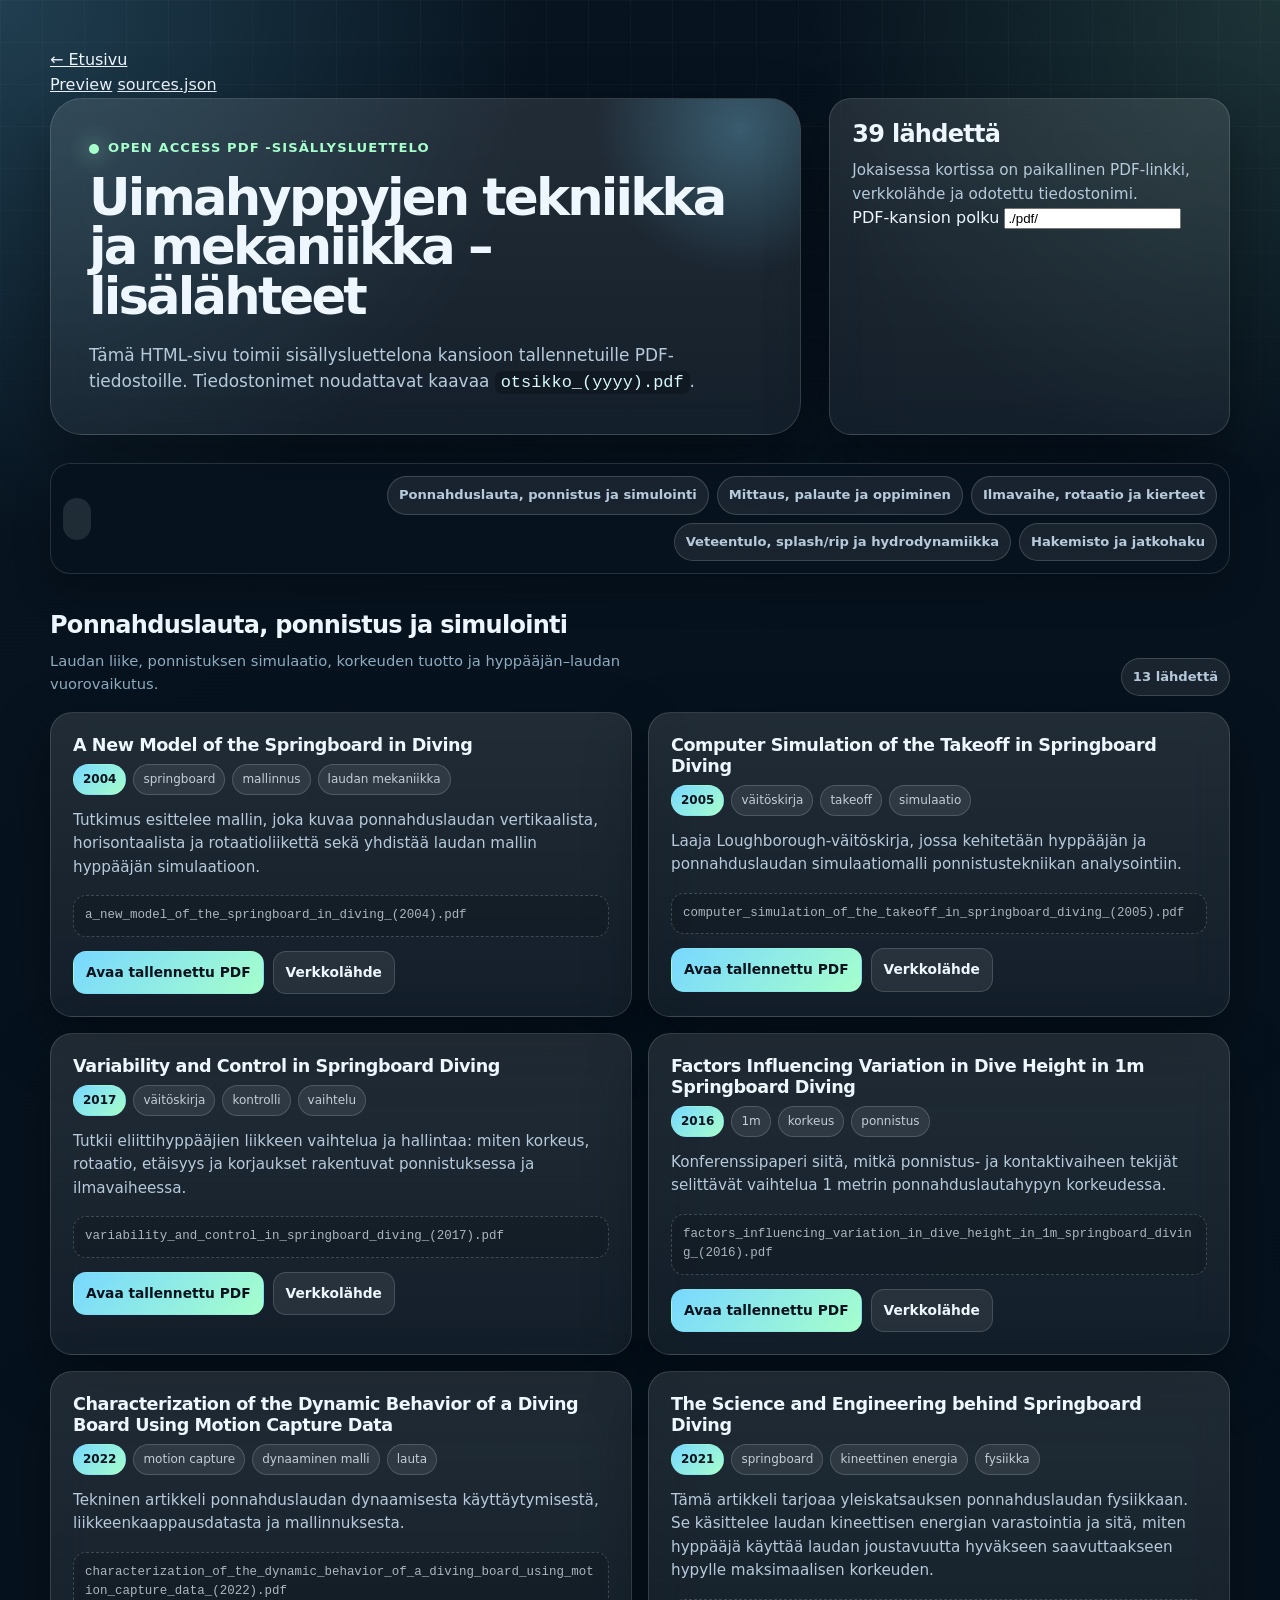
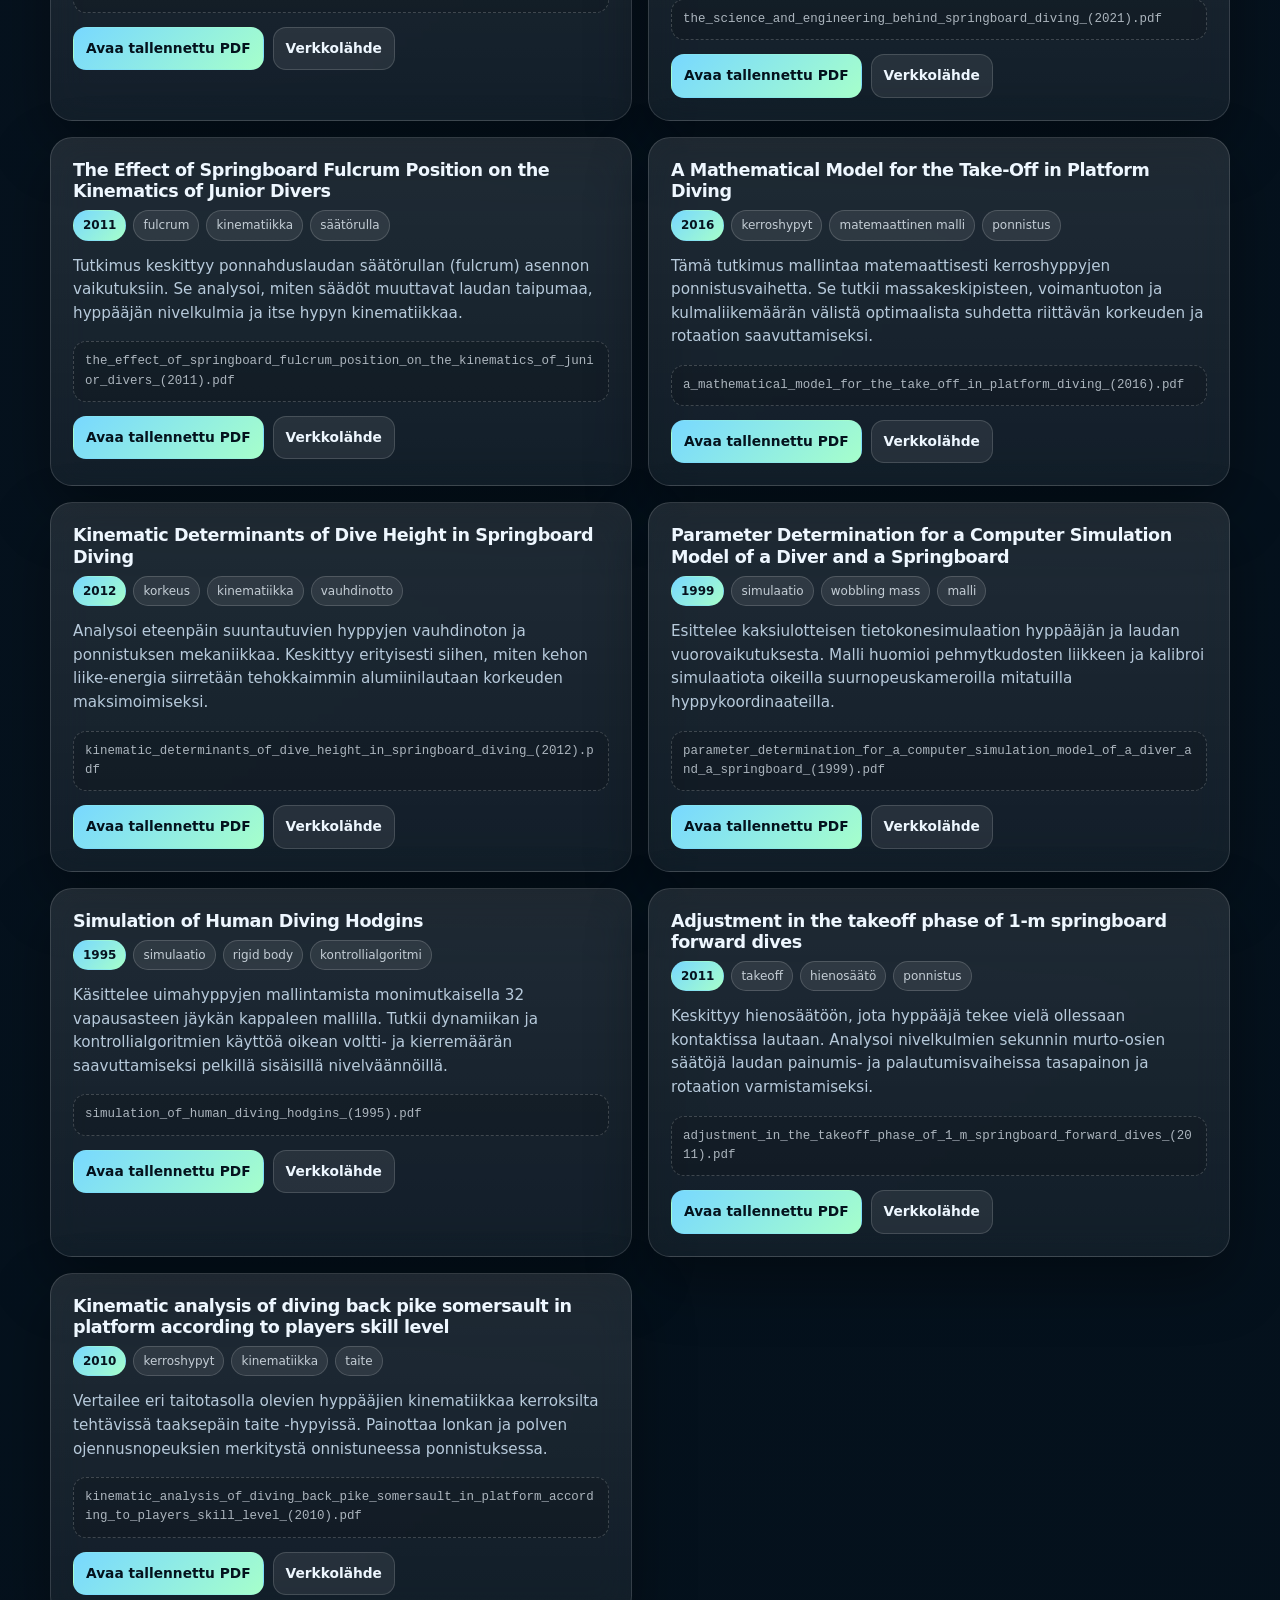
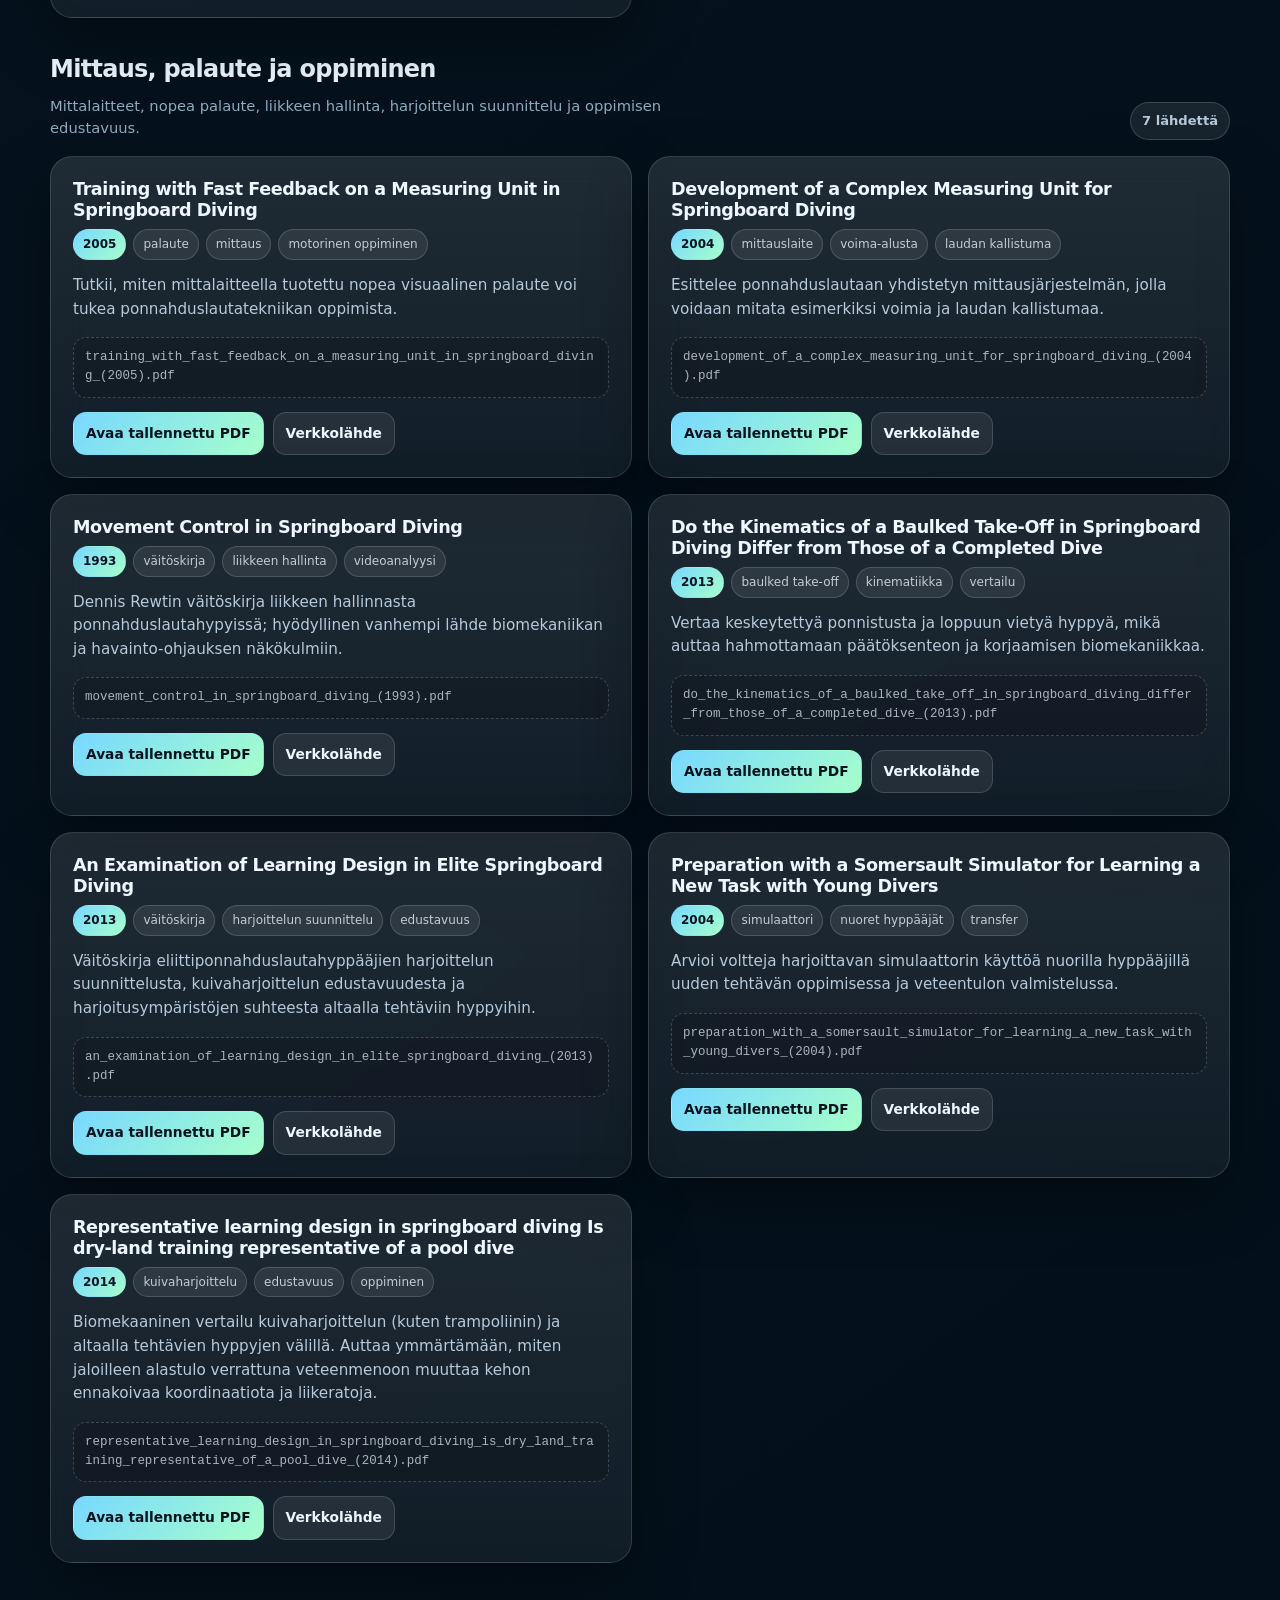
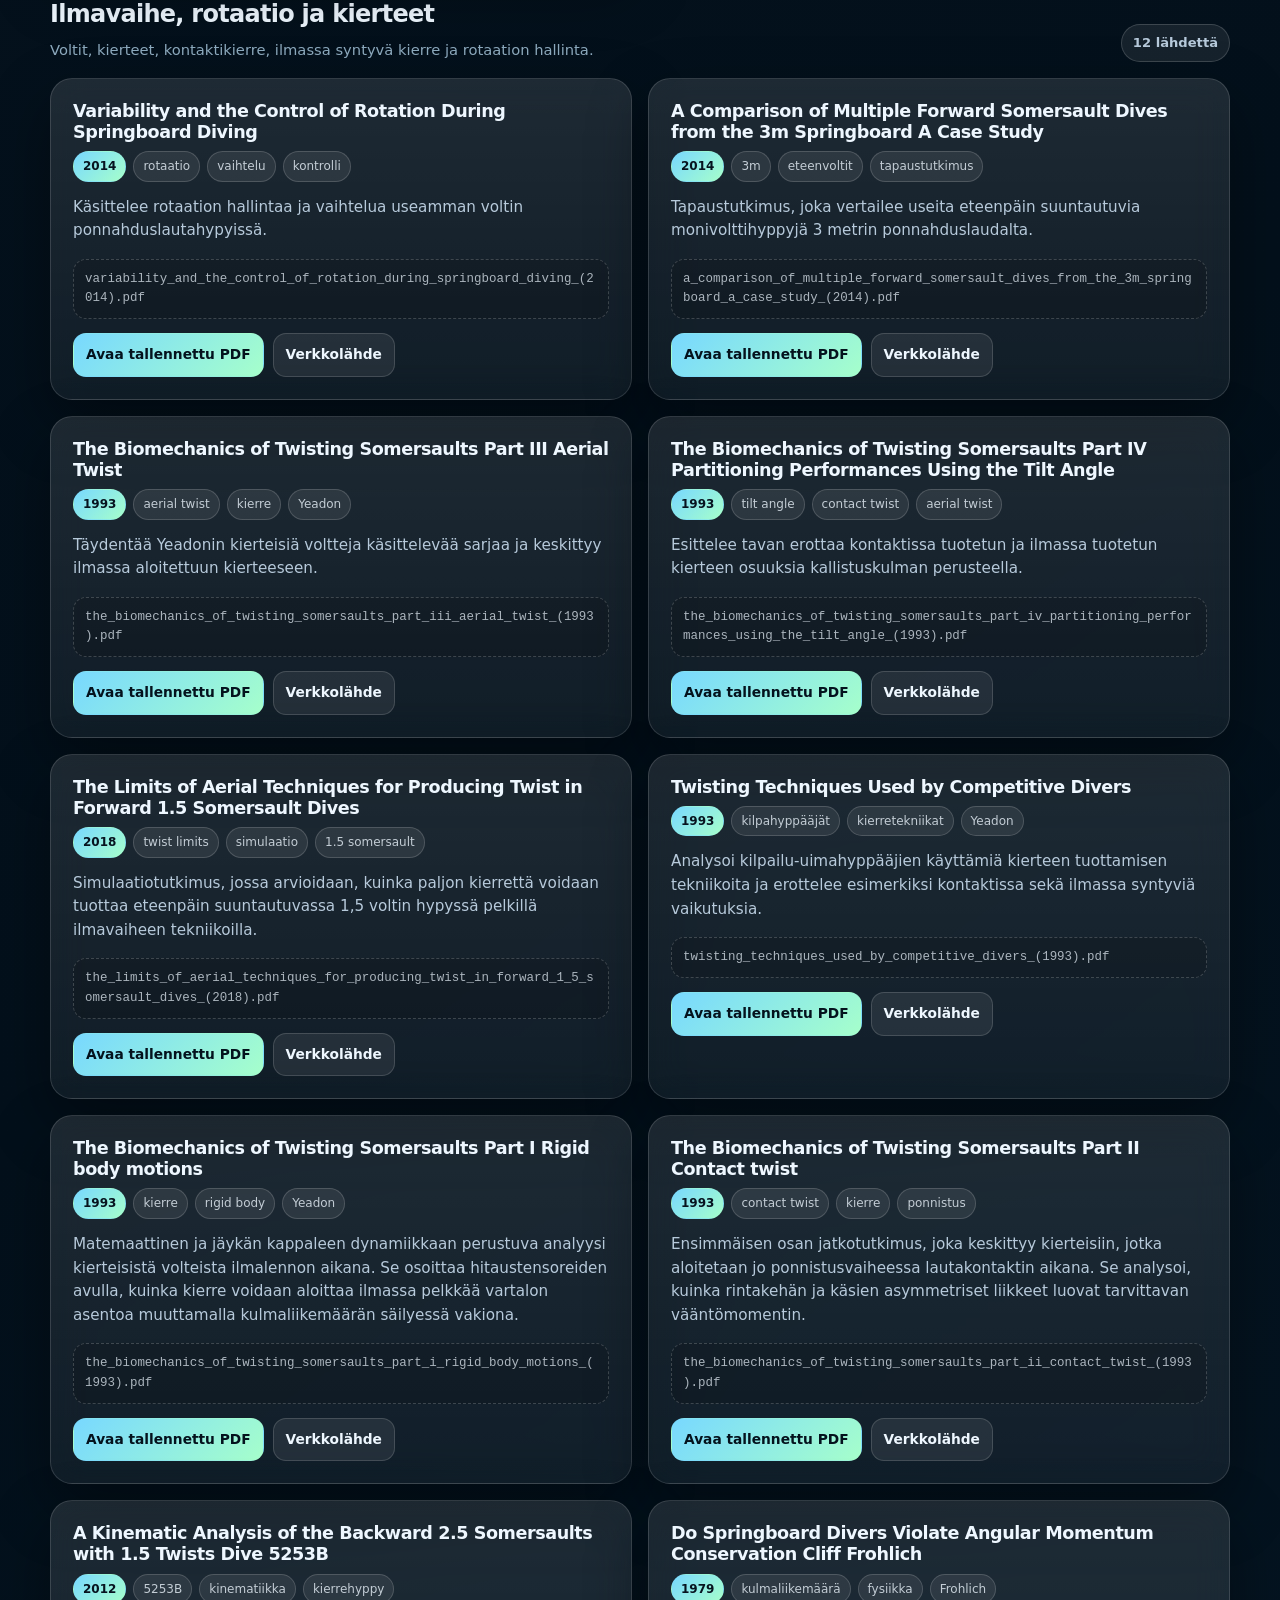
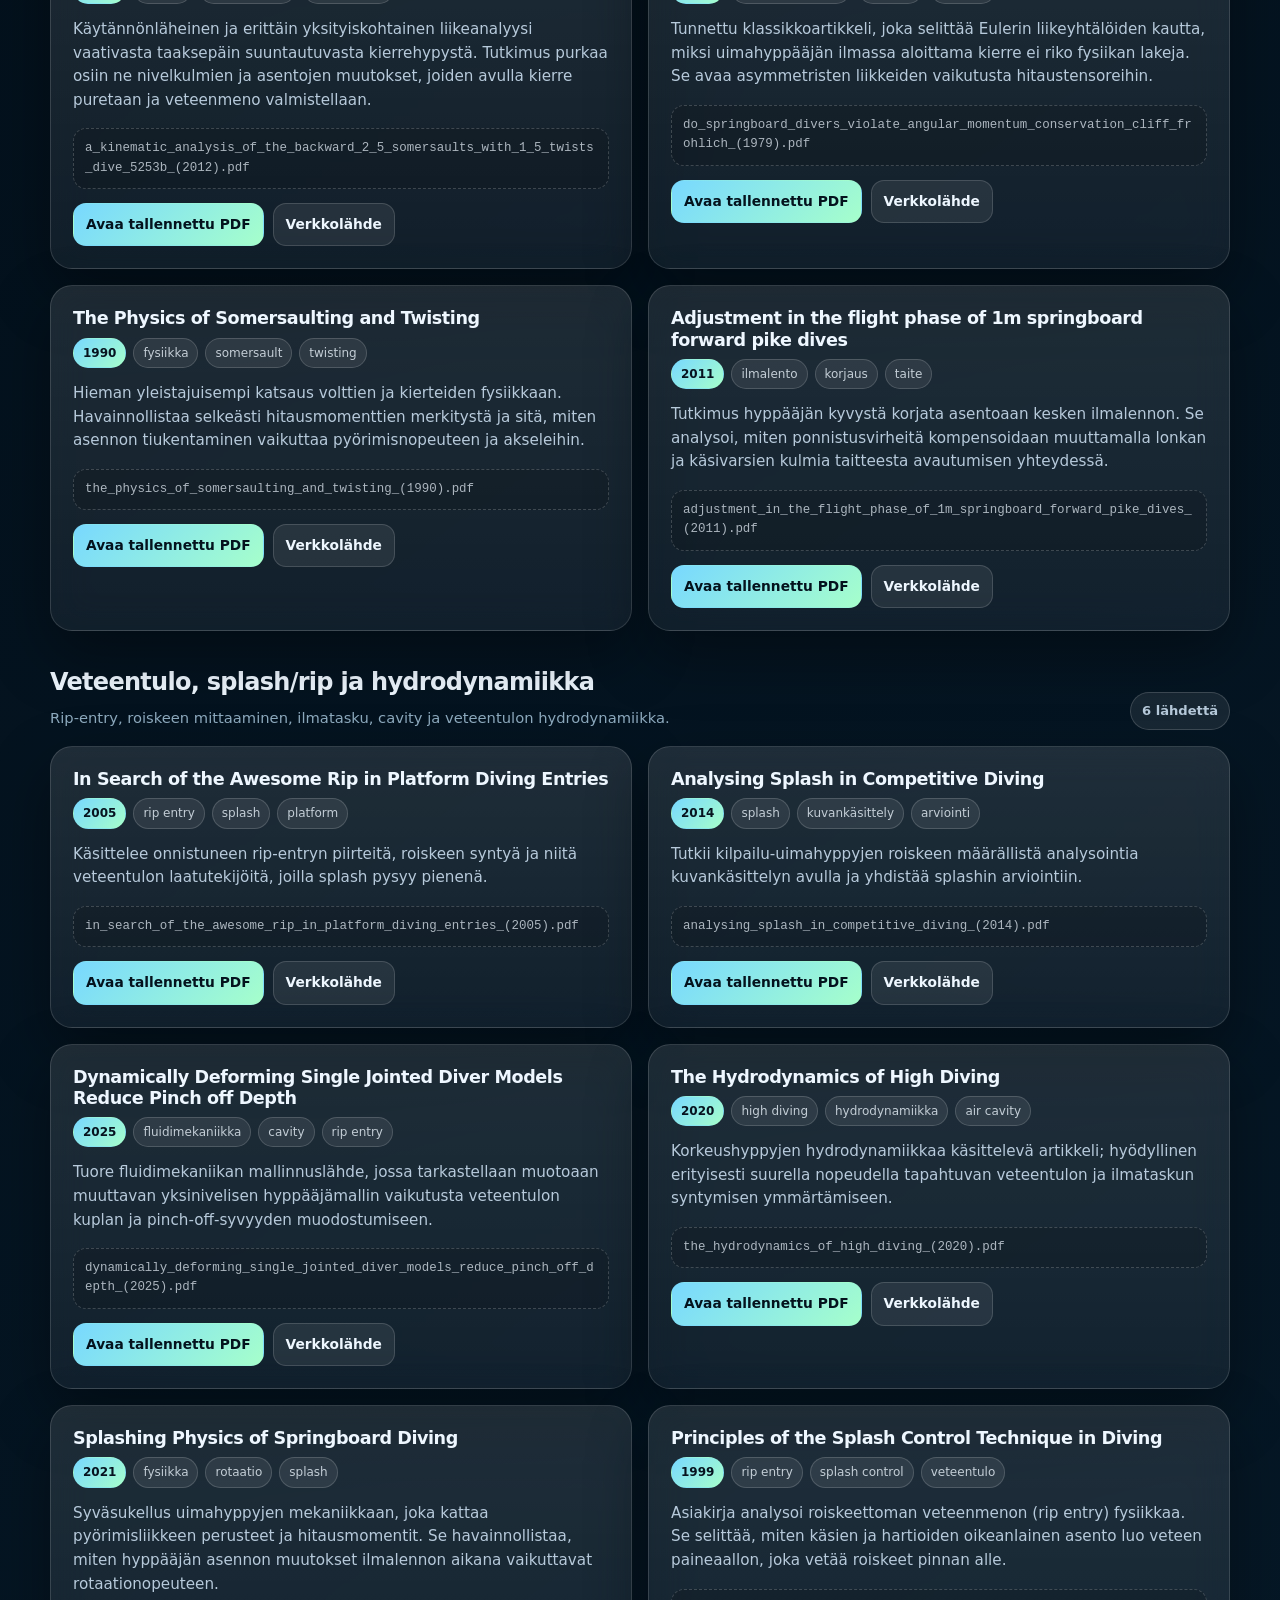
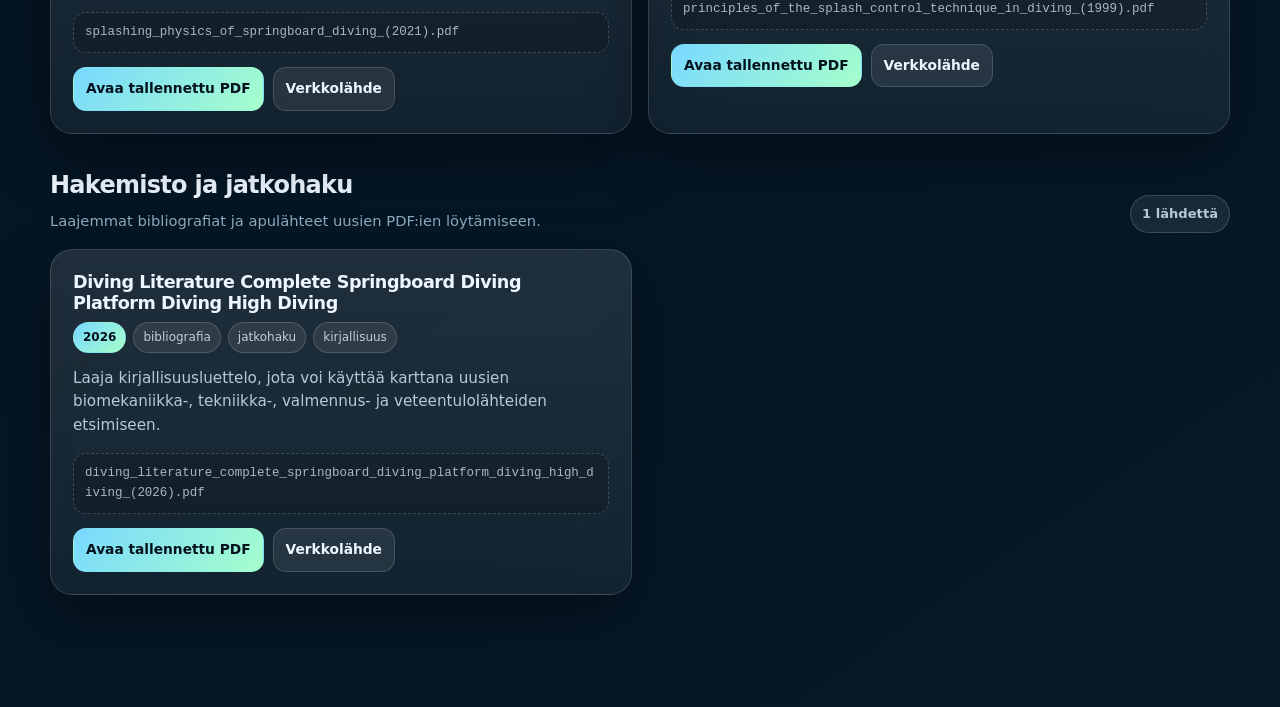
==== commit ec262594: "Update preview.html" ====
--- a/docs/preview.html
+++ b/docs/preview.html
@@ -8,6 +8,13 @@
 </head>
 <body>
   <main class="page">
+    <nav class="topbar" aria-label="Päänavigaatio">
+      <a class="pill" href="./index.html">← Etusivu</a>
+      <div class="nav-links">
+        <a class="small-link" href="./reading-order.html">Preview</a>
+        <a class="small-link" href="./meta/sources.json">sources.json</a>
+      </div>
+    </nav>
     <section class="hero" aria-label="Sivun otsikko ja asetukset">
       <div class="hero-main">
         <p class="eyebrow">Open access PDF -sisällysluettelo</p>
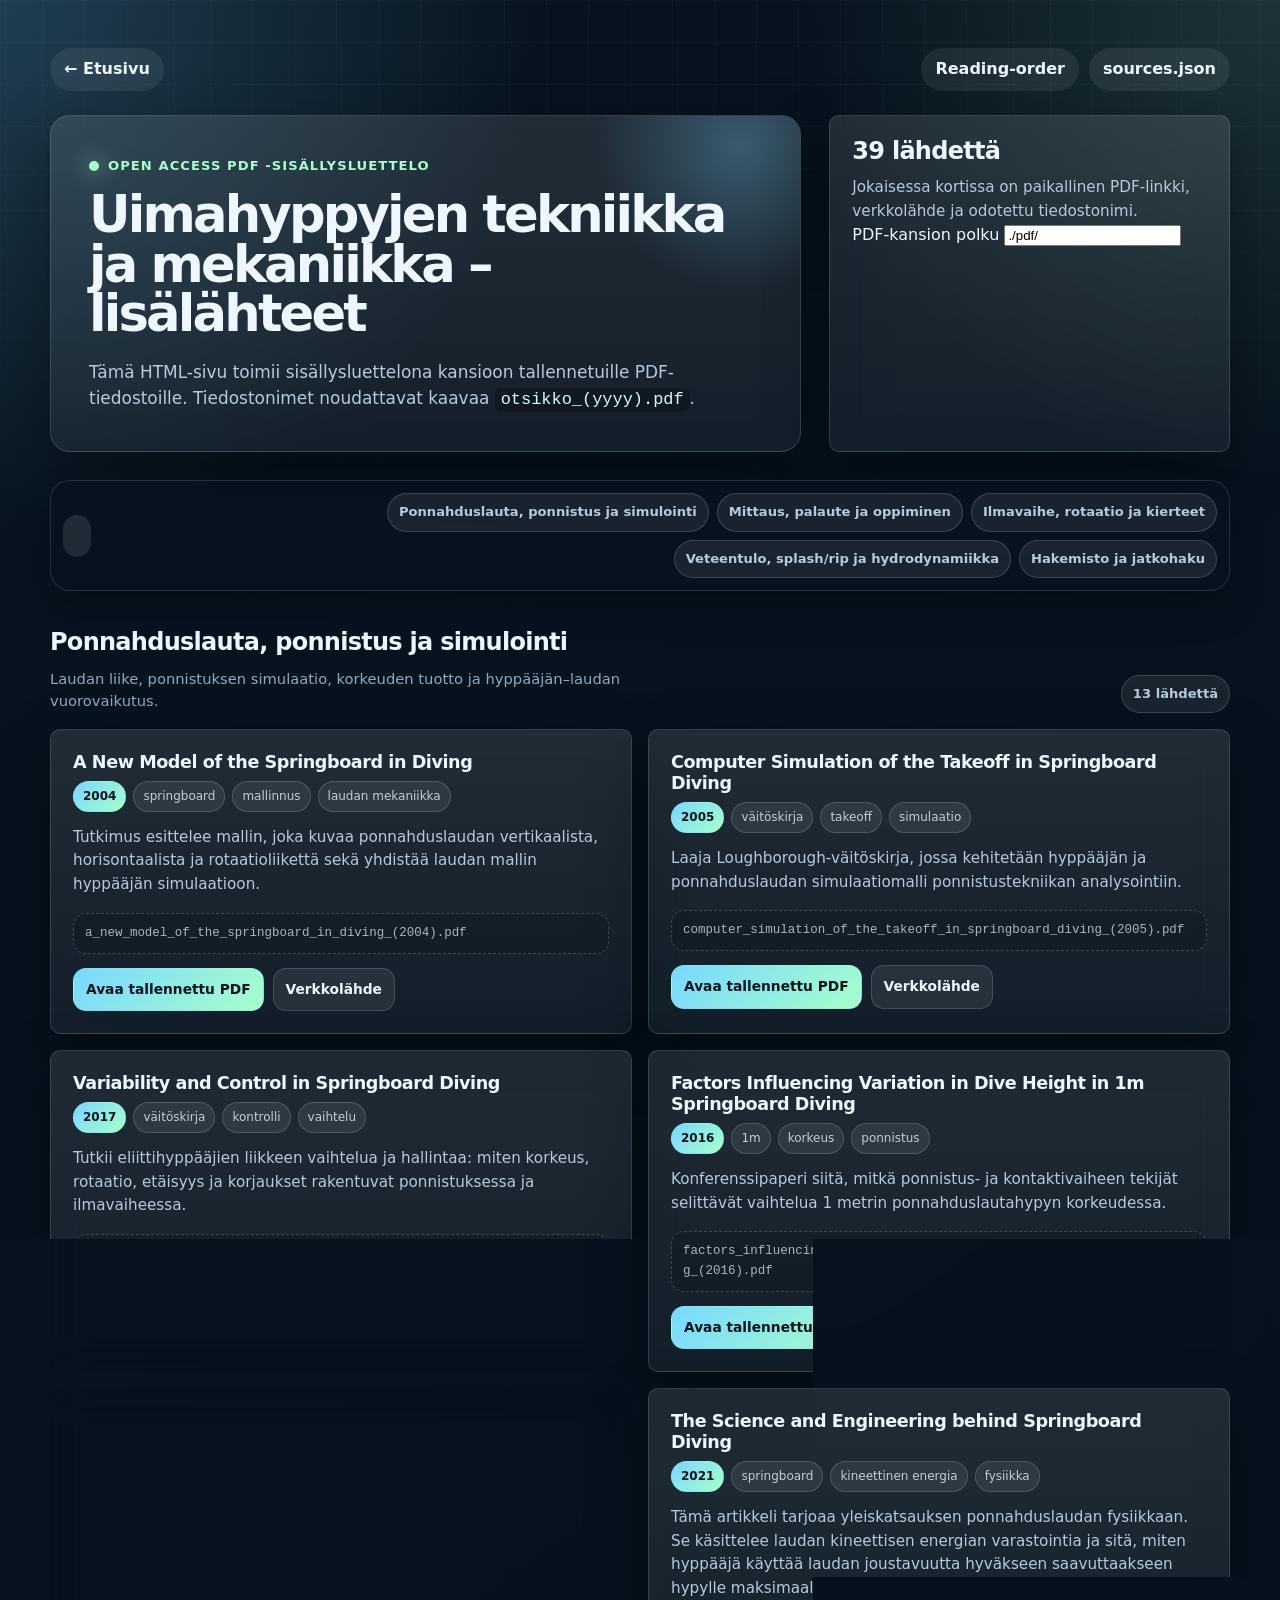
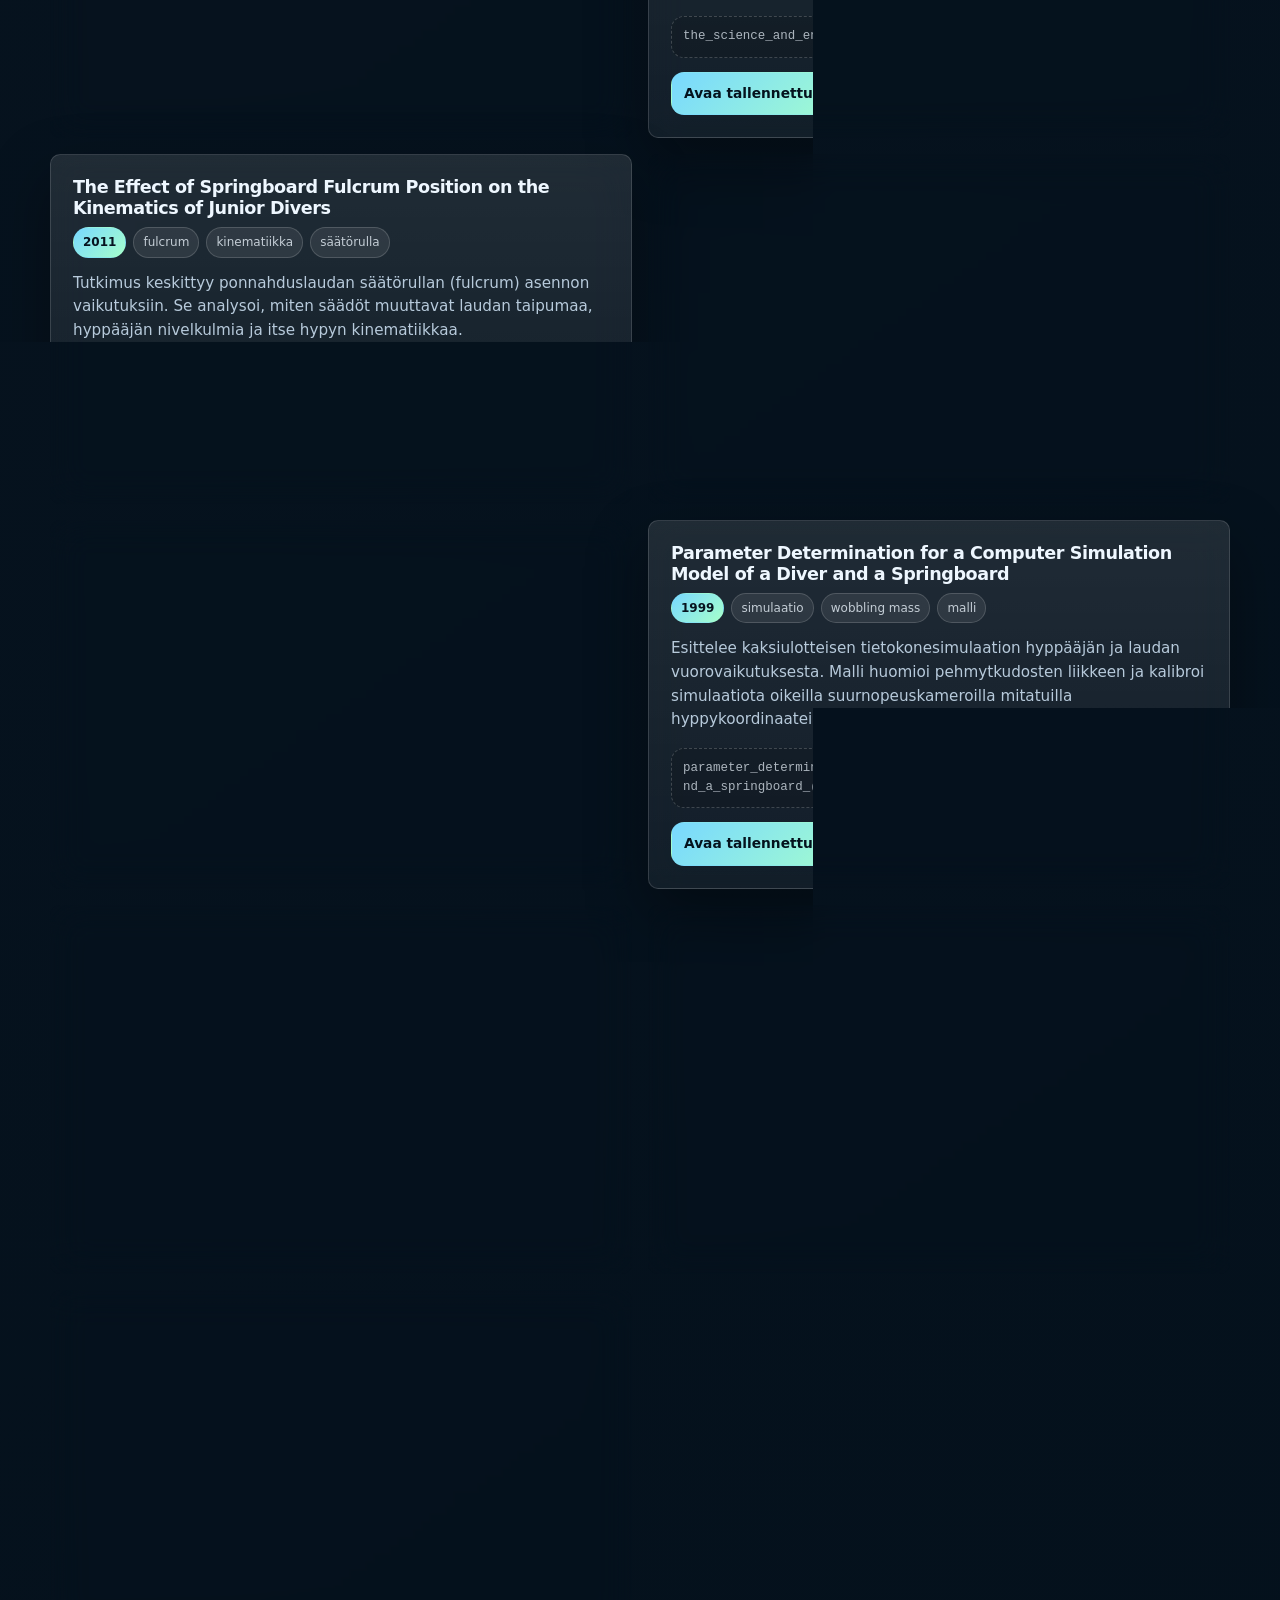
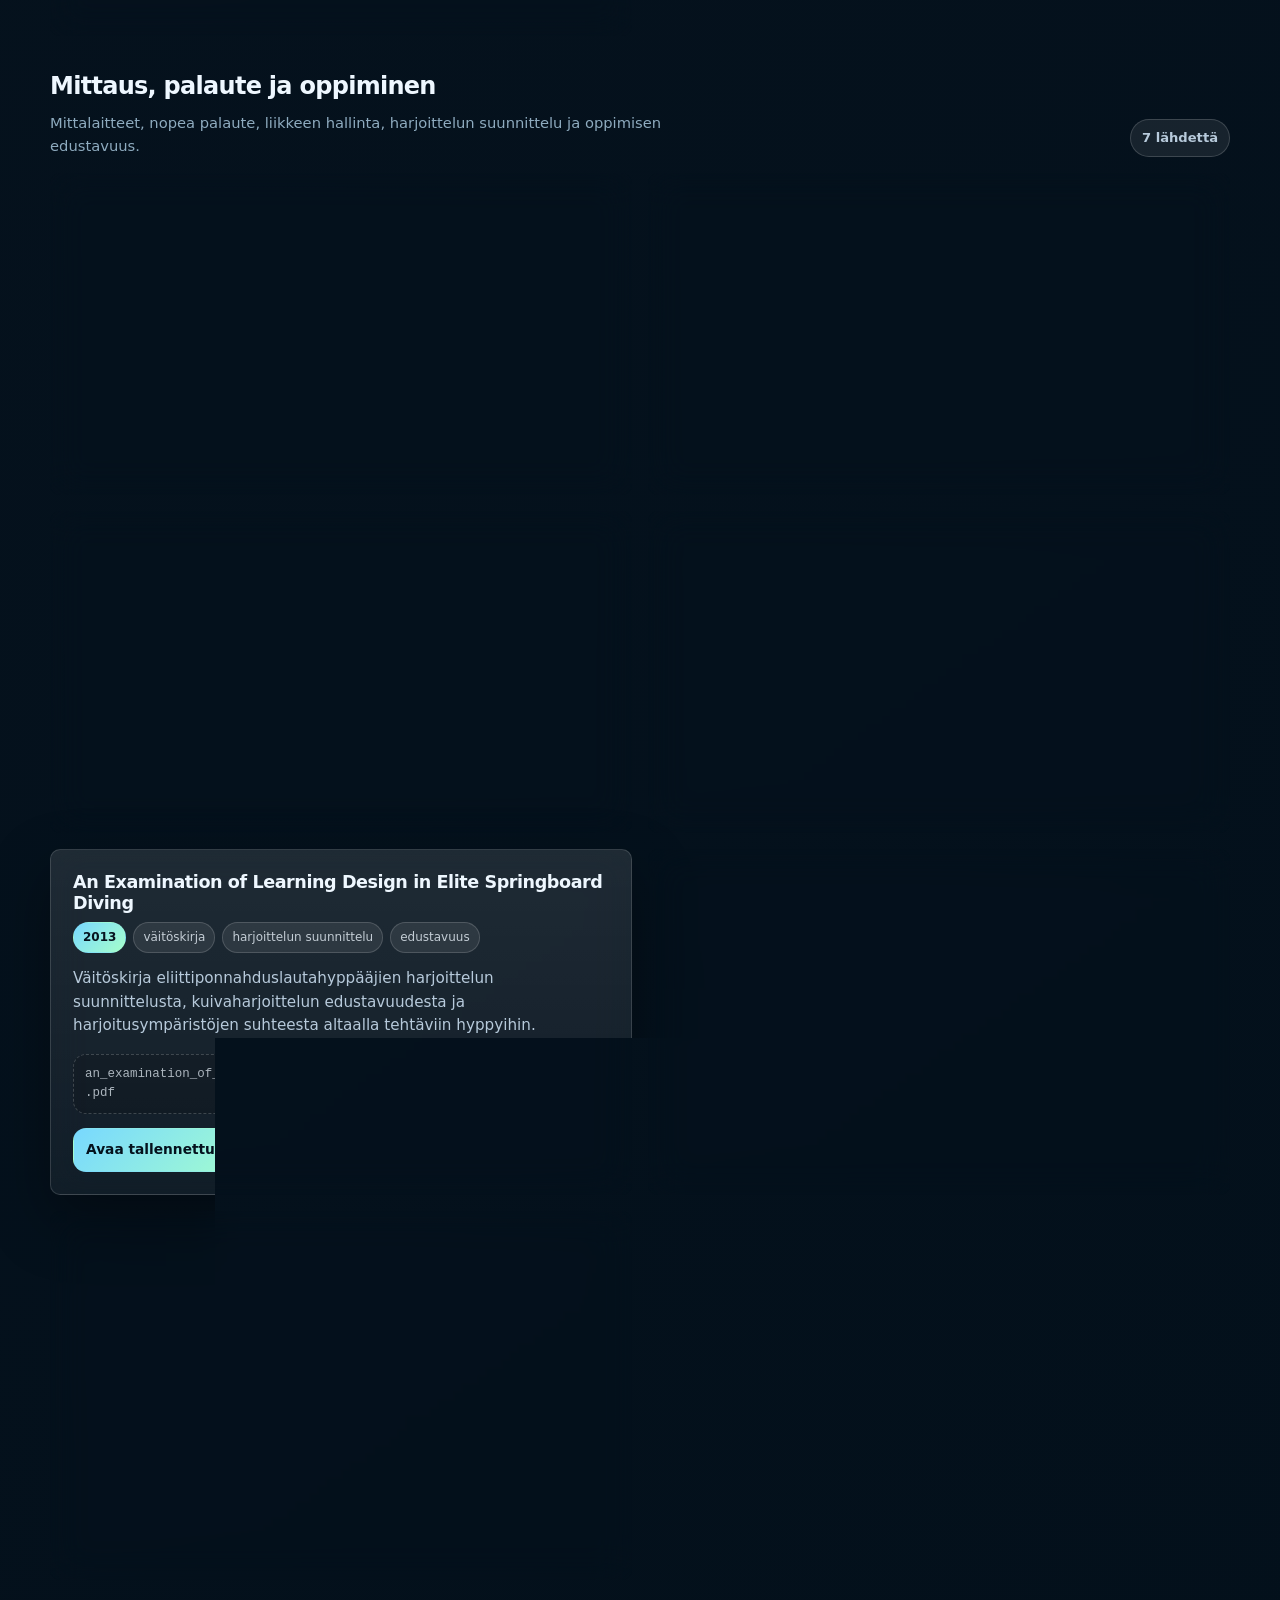
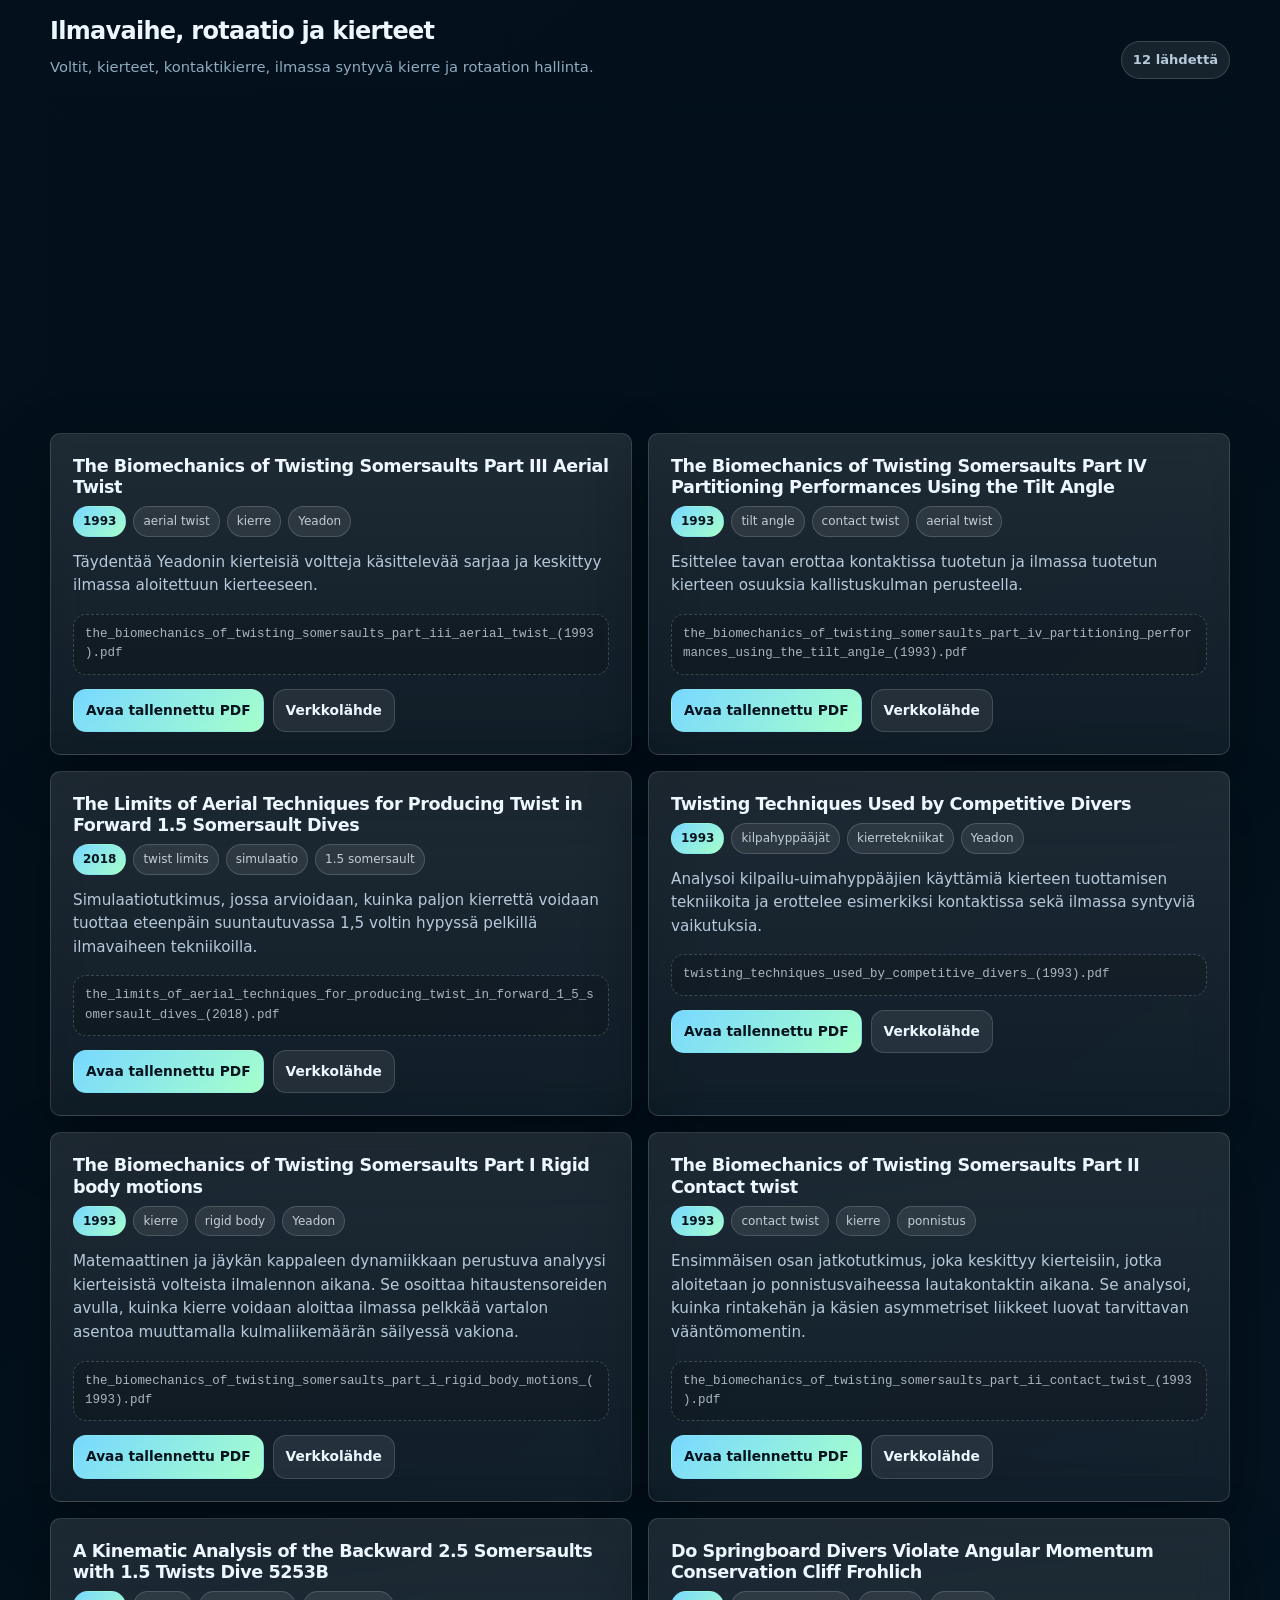
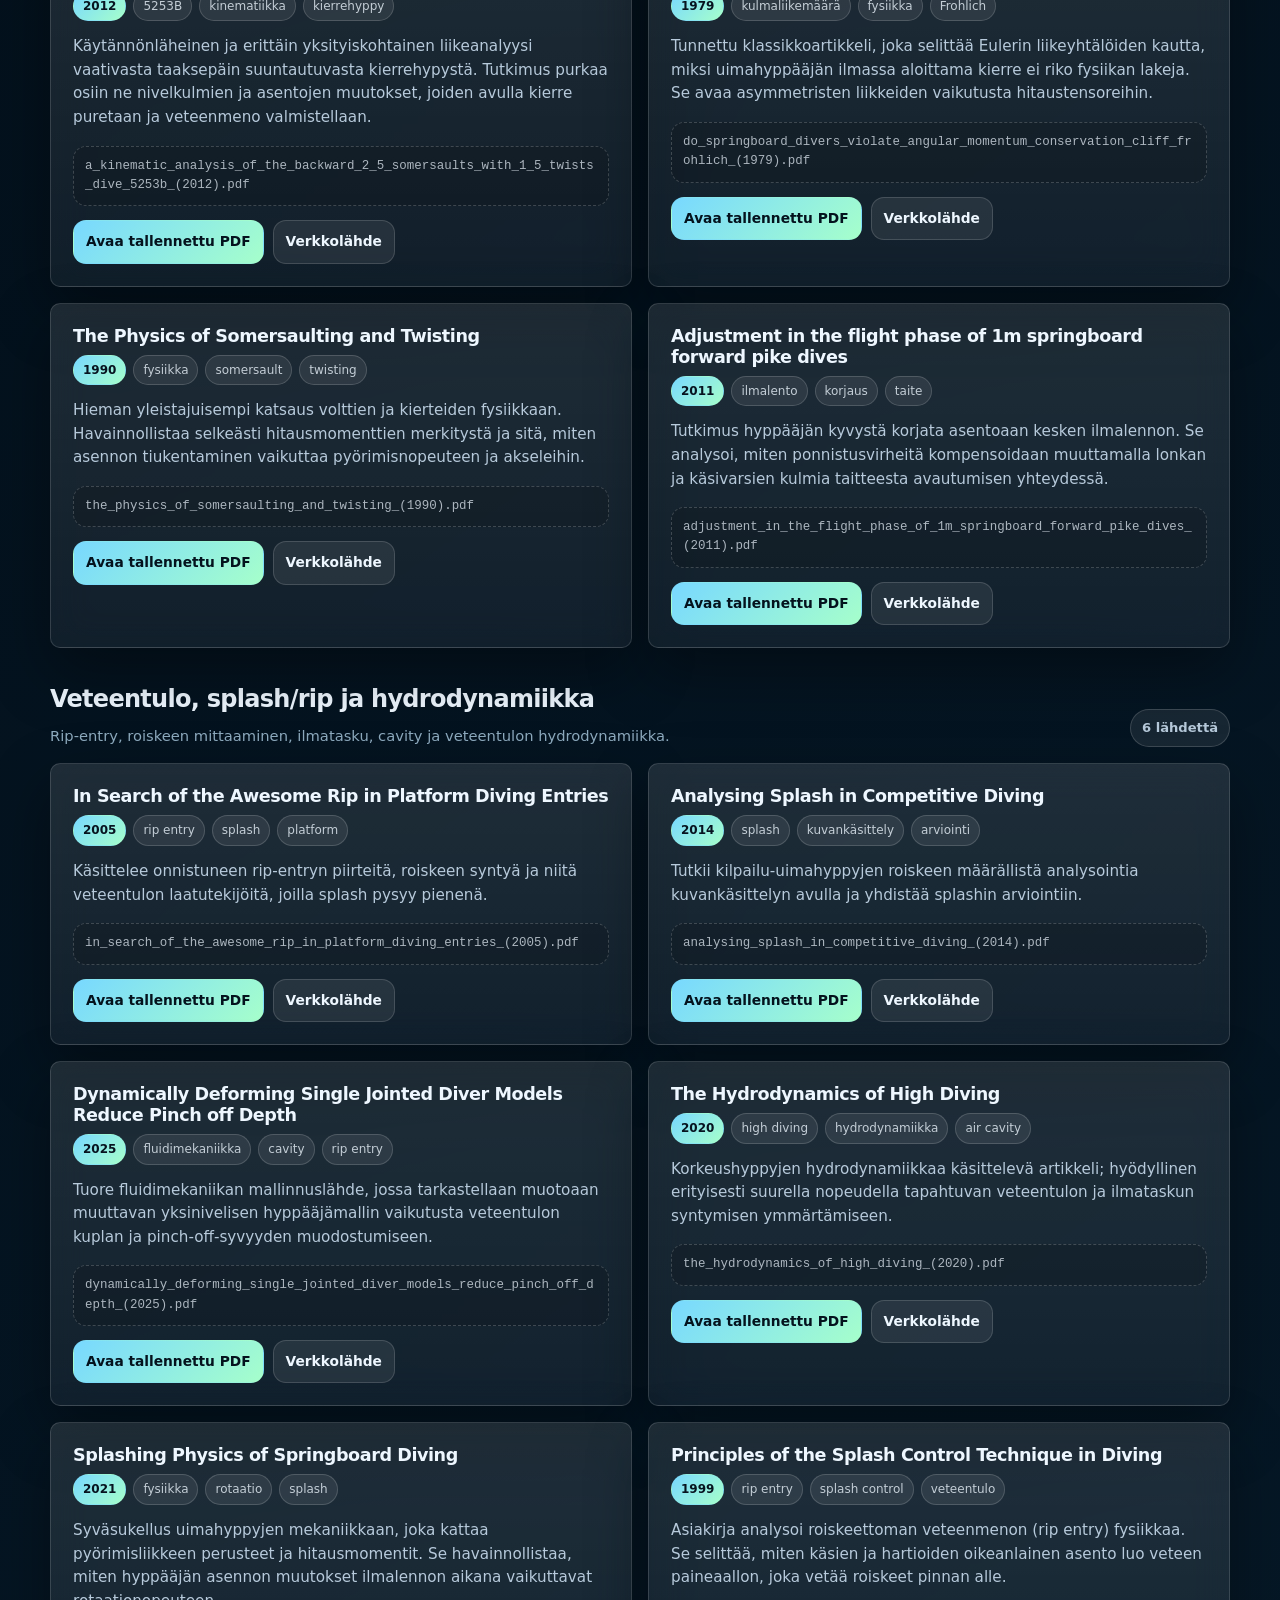
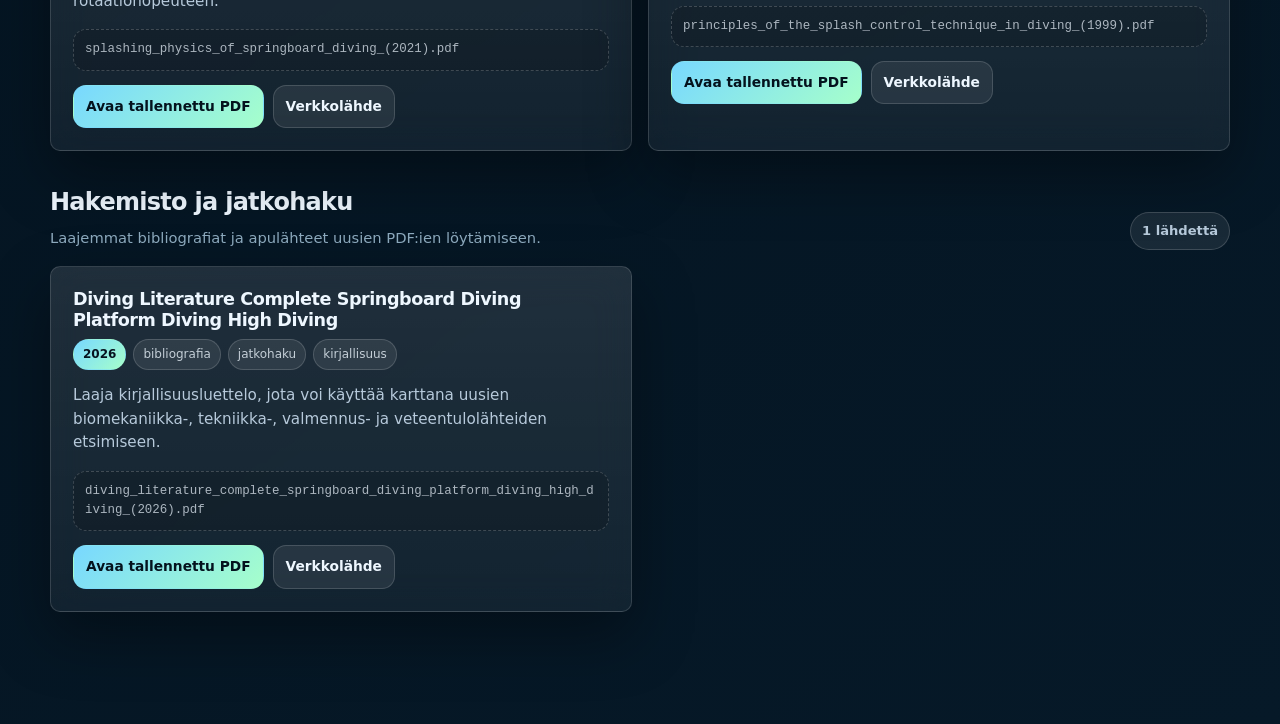
==== commit c9112d5a: "Update preview.html" ====
--- a/docs/preview.html
+++ b/docs/preview.html
@@ -11,7 +11,7 @@
     <nav class="topbar" aria-label="Päänavigaatio">
       <a class="pill" href="./index.html">← Etusivu</a>
       <div class="nav-links">
-        <a class="small-link" href="./reading-order.html">Preview</a>
+        <a class="small-link" href="./reading-order.html">Reading-order</a>
         <a class="small-link" href="./meta/sources.json">sources.json</a>
       </div>
     </nav>
--- a/docs/css/preview.css
+++ b/docs/css/preview.css
@@ -11,7 +11,7 @@
       --accent-2: #a6ffcb;
       --warning: #ffd37a;
       --shadow: 0 24px 60px rgba(0, 0, 0, 0.35);
-      --radius: 22px;
+      --radius: 10px;
       --max-width: 1180px;
     }
 
@@ -55,6 +55,41 @@
       width: min(var(--max-width), calc(100% - 36px));
       margin: 0 auto;
       padding: 48px 0 72px;
+    }
+    .topbar {
+      display: flex;
+      flex-wrap: wrap;
+      gap: 12px;
+      align-items: center;
+      justify-content: space-between;
+      margin-bottom: 24px;
+    }
+
+    .nav-links {
+      display: flex;
+      flex-wrap: wrap;
+      gap: 10px;
+    }
+
+    .pill,
+    .small-link {
+      display: inline-flex;
+      align-items: center;
+      gap: 8px;
+      min-height: 40px;
+      padding: 9px 14px;
+      border-radius: 999px;
+      border: 1px solid var(--border);
+      background: rgba(255, 255, 255, 0.07);
+      color: var(--text);
+      text-decoration: none;
+      font-weight: 750;
+    }
+
+    .small-link:hover,
+    .small-link:focus-visible {
+      border-color: rgba(116, 214, 255, 0.55);
+      outline: none;
     }
 
     .hero {
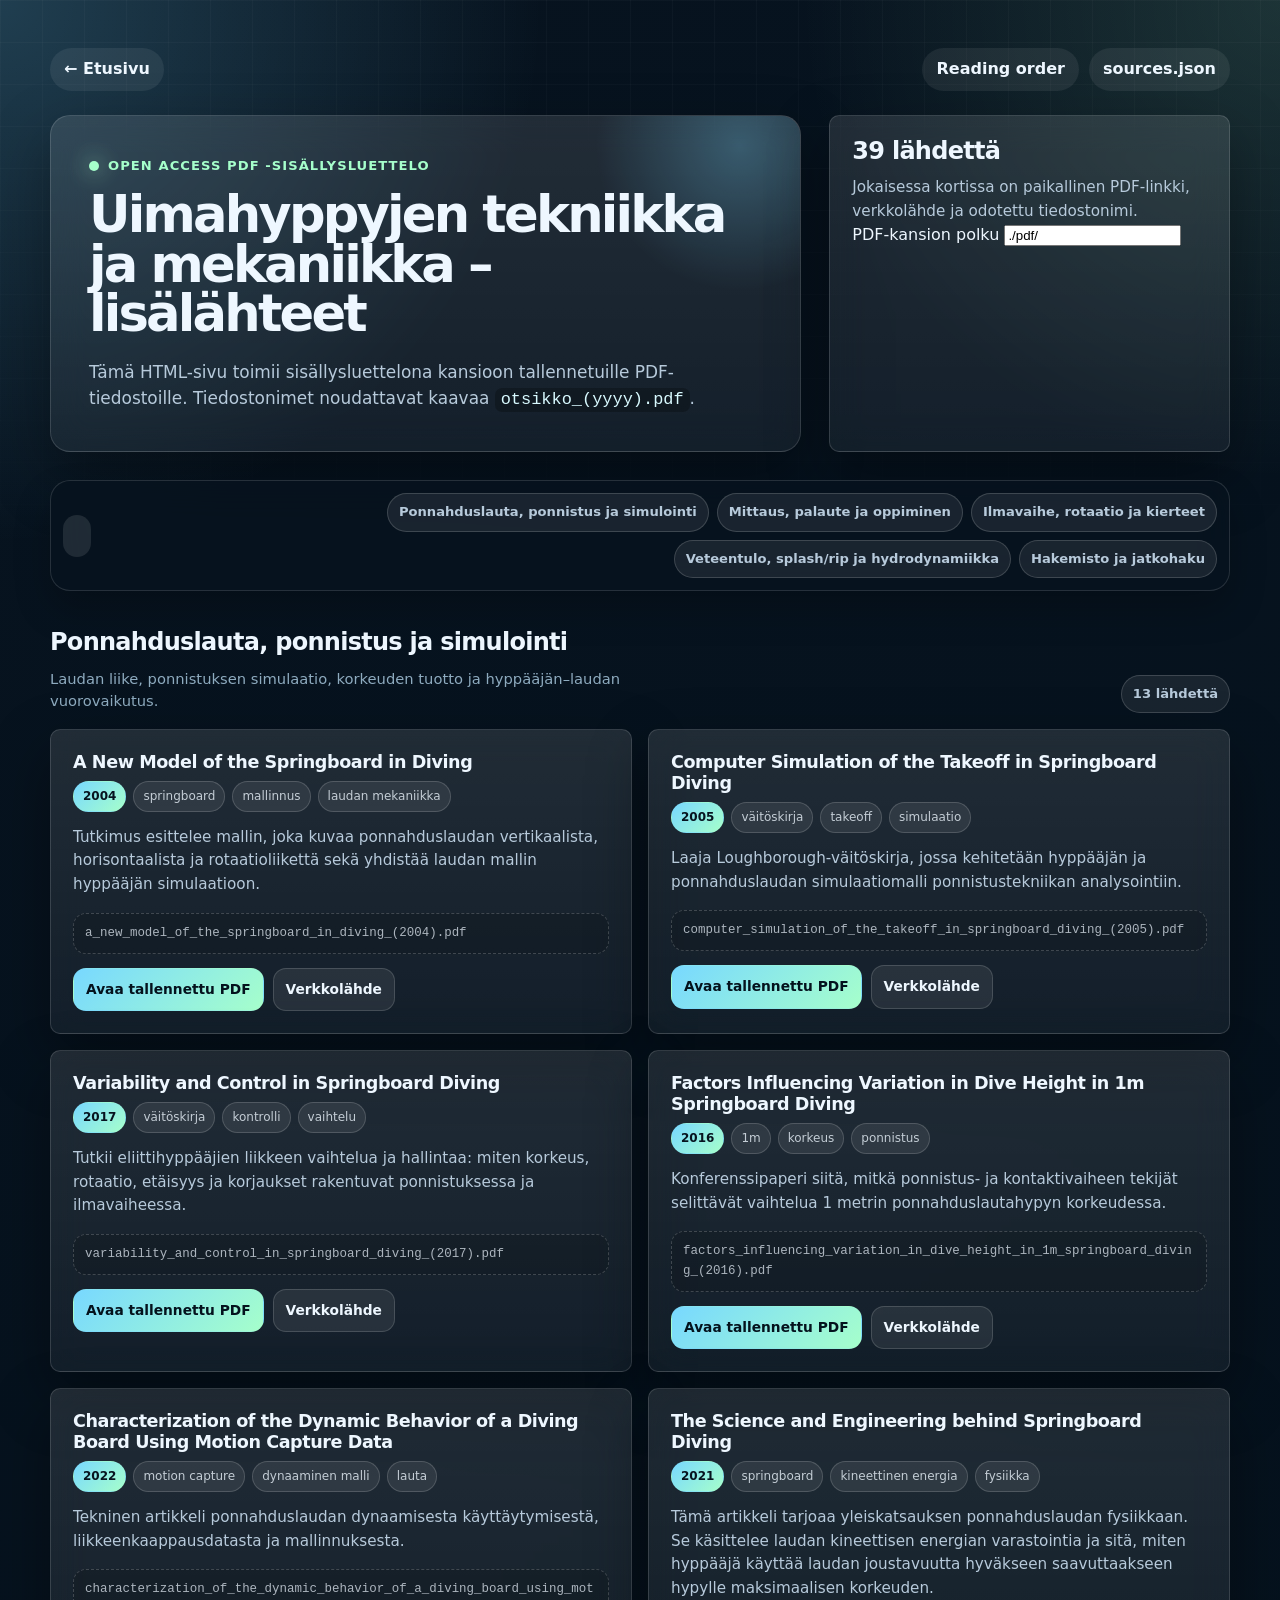
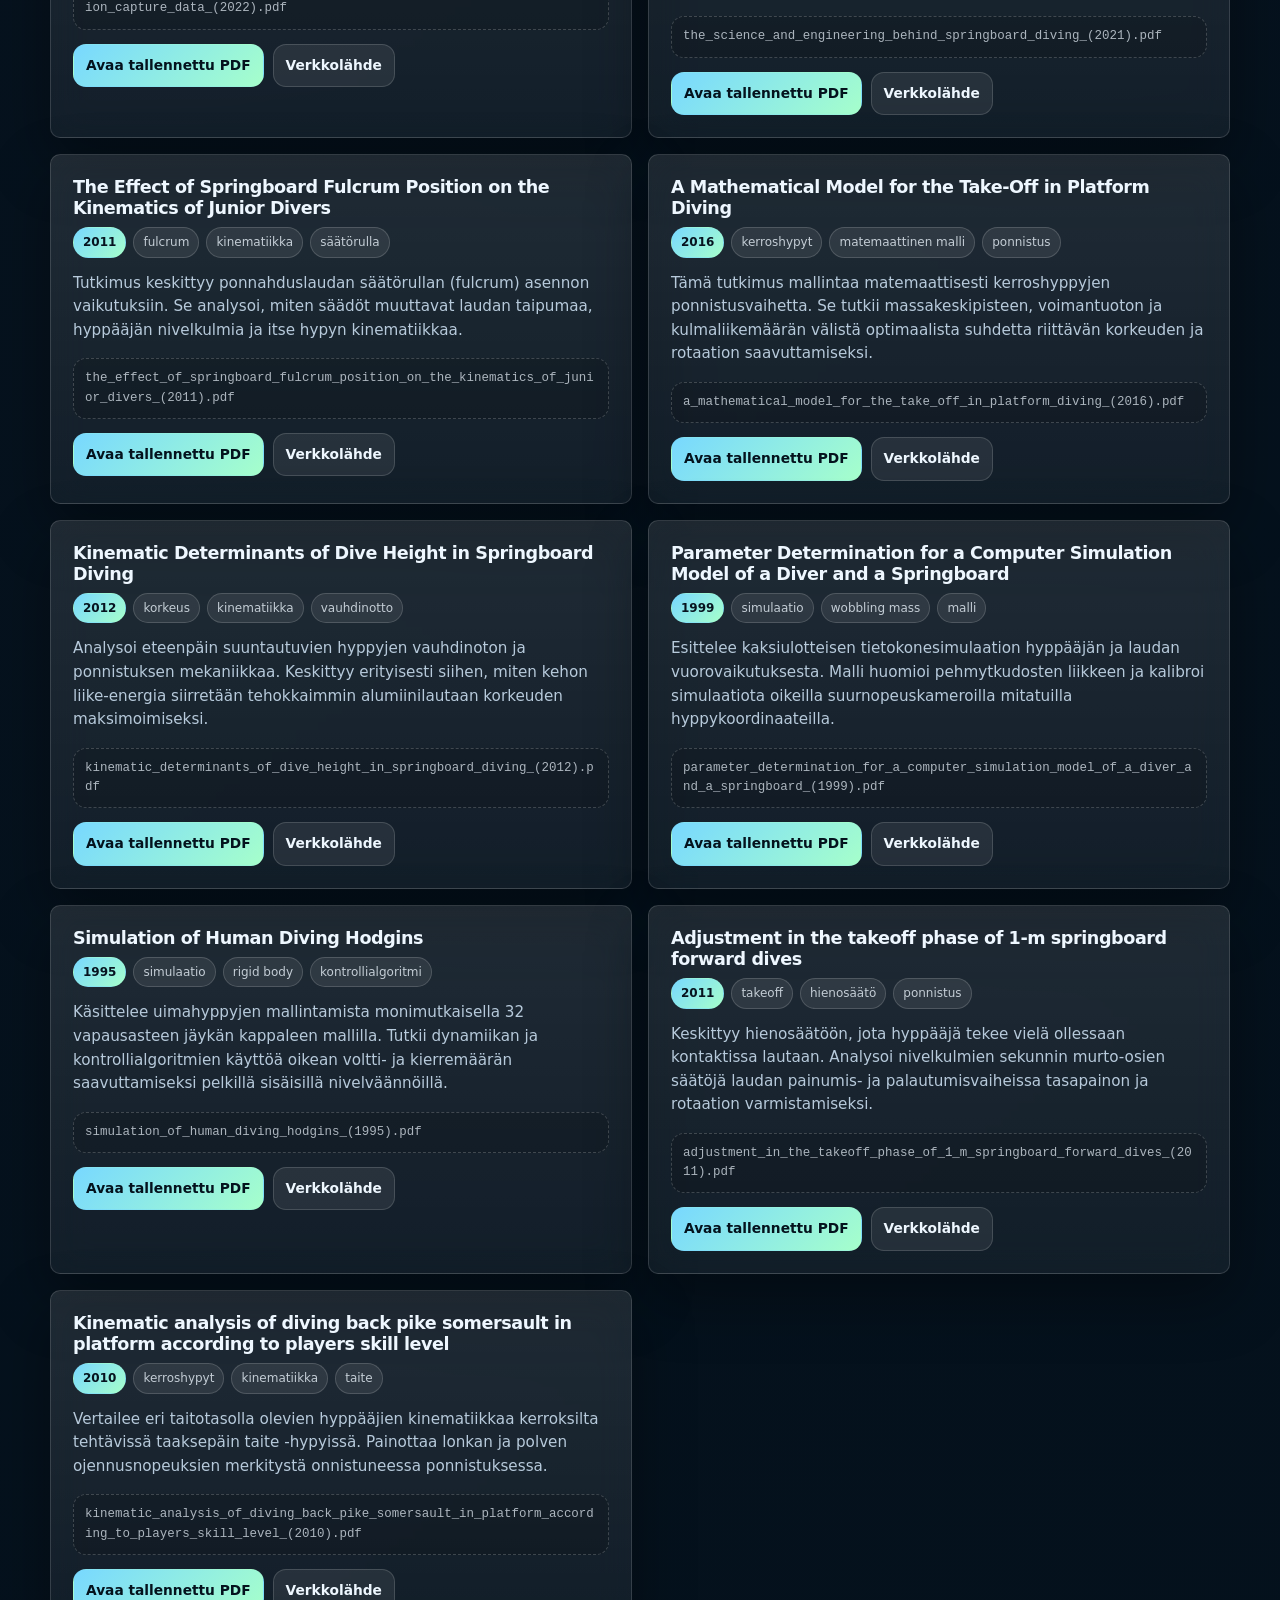
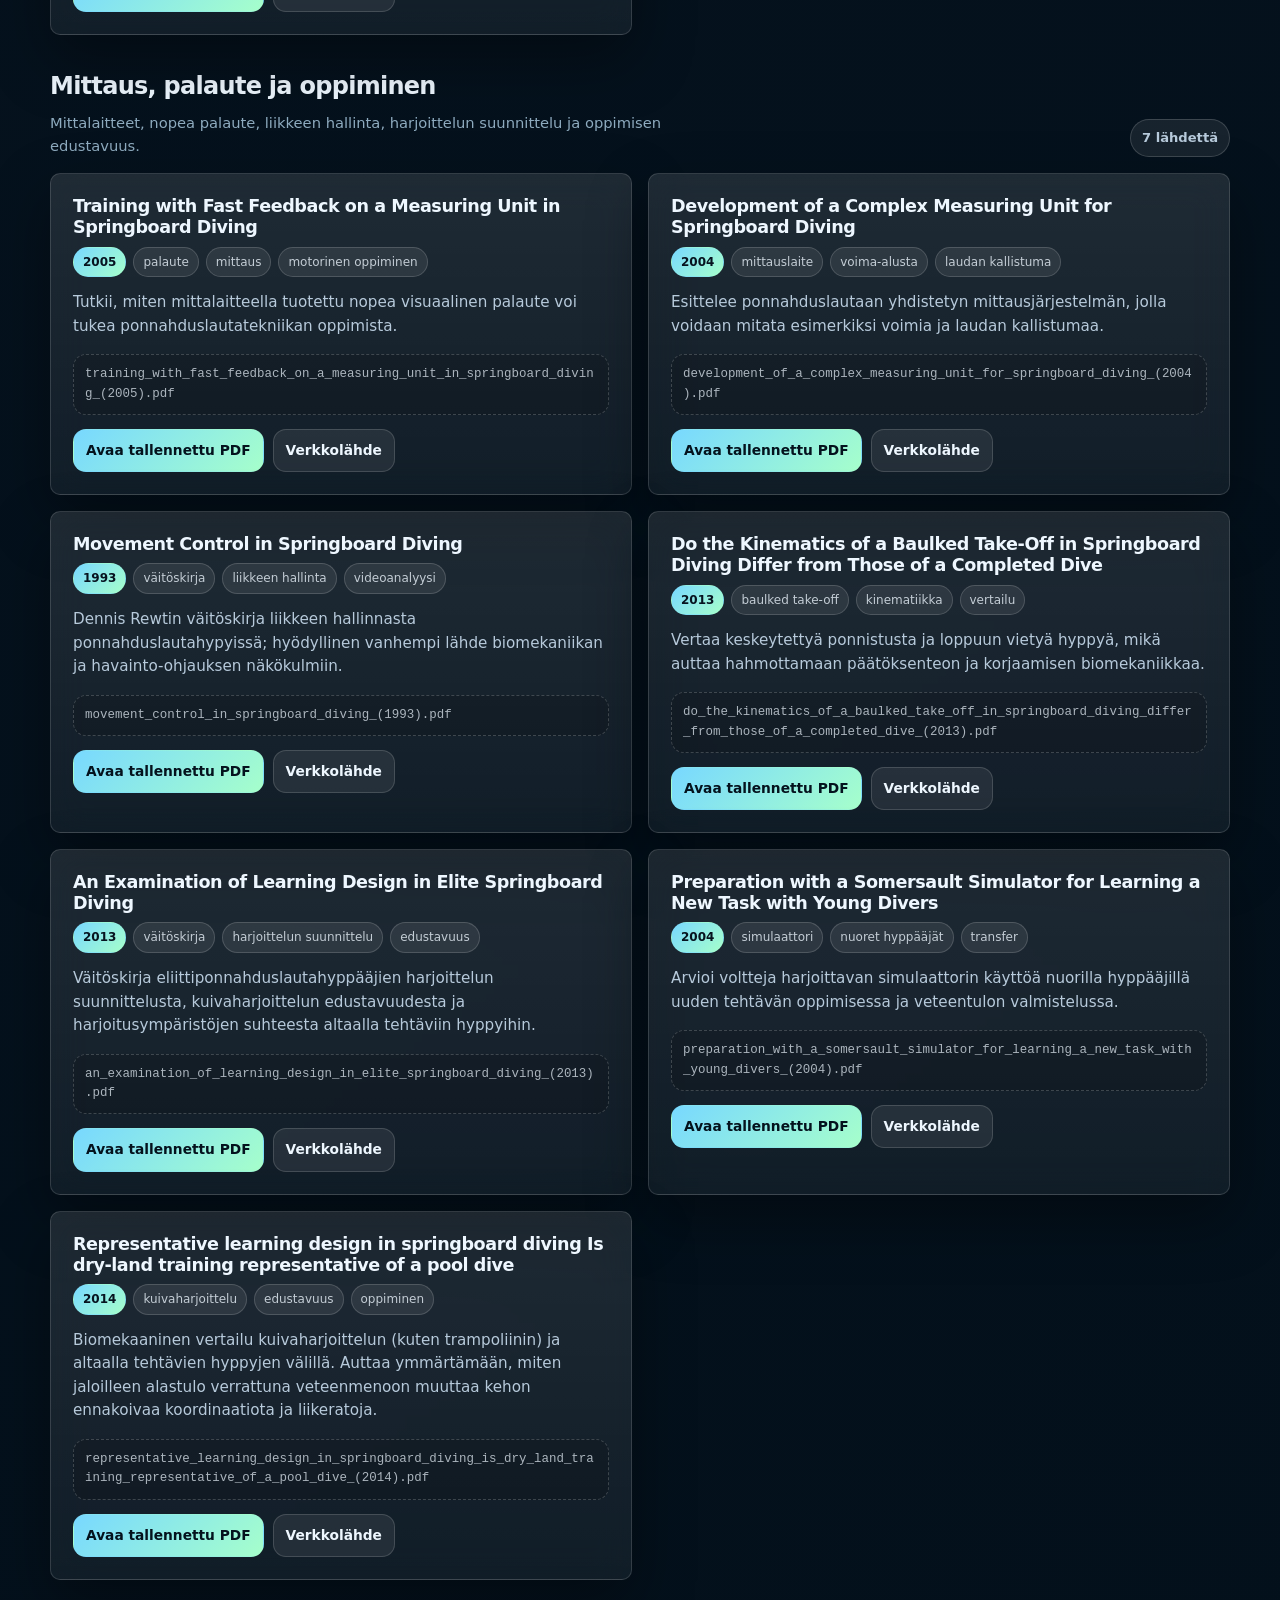
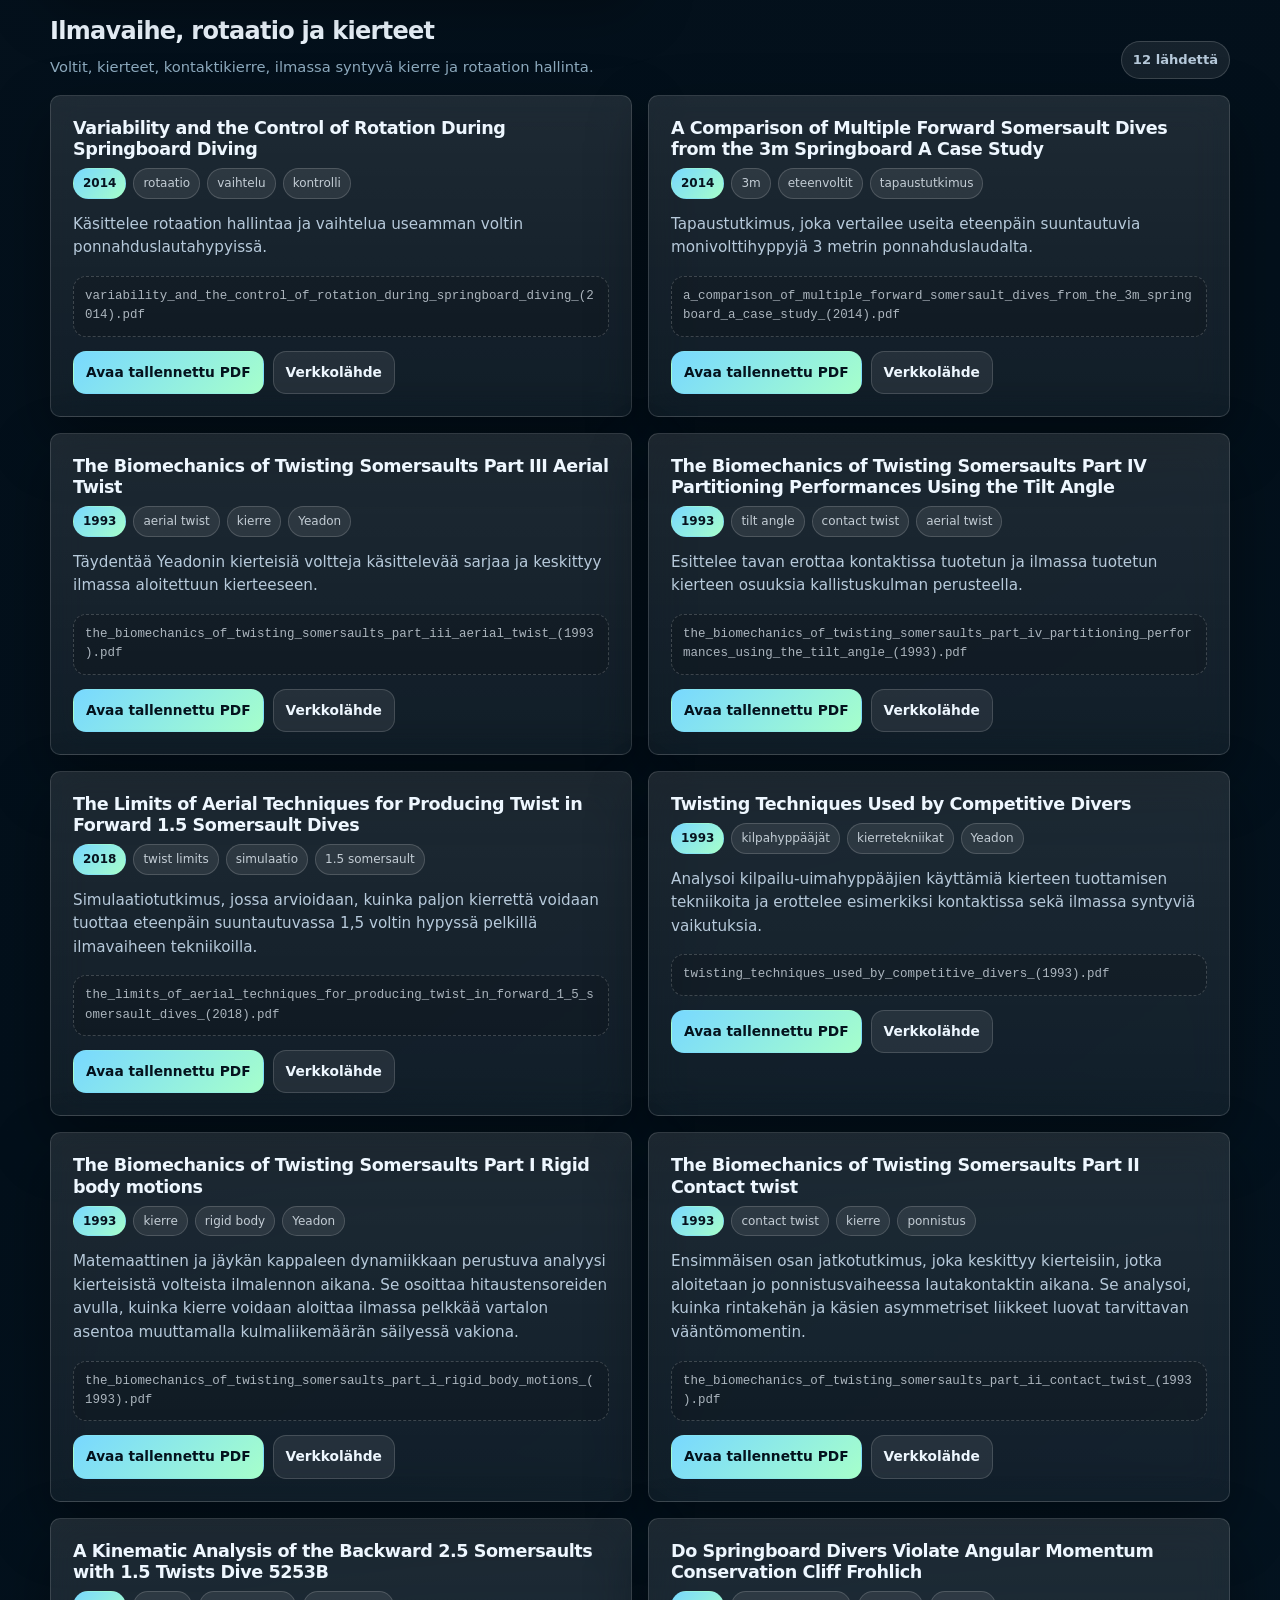
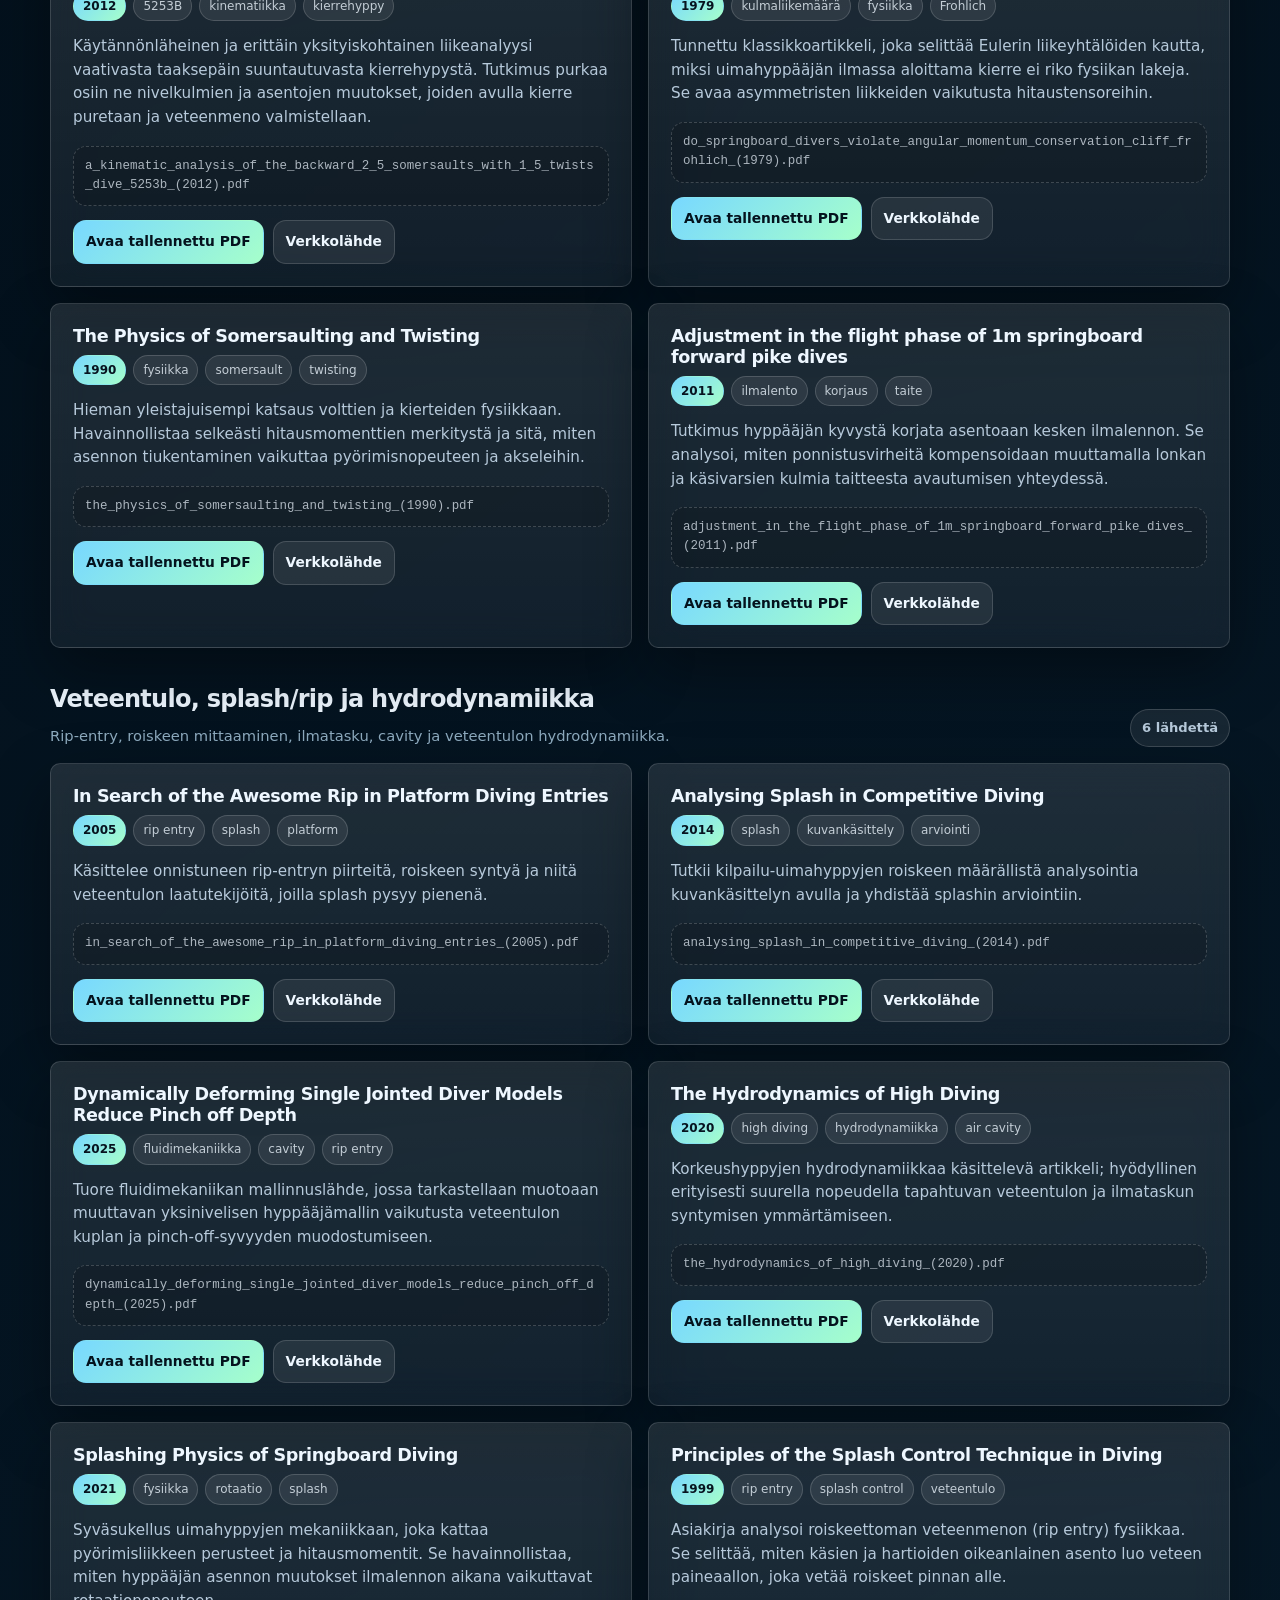
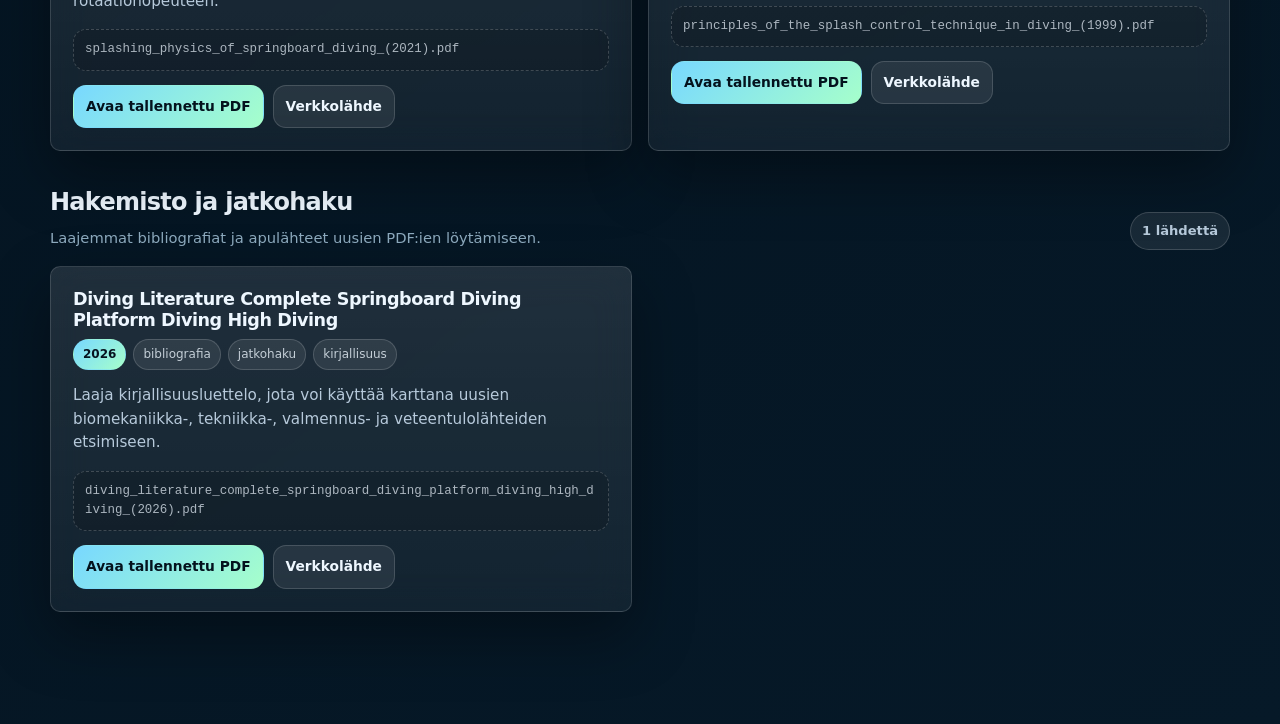
==== commit 44edb29f: "Update preview.html" ====
--- a/docs/preview.html
+++ b/docs/preview.html
@@ -11,7 +11,7 @@
     <nav class="topbar" aria-label="Päänavigaatio">
       <a class="pill" href="./index.html">← Etusivu</a>
       <div class="nav-links">
-        <a class="small-link" href="./reading-order.html">Reading-order</a>
+        <a class="small-link" href="./reading-order.html">Reading order</a>
         <a class="small-link" href="./meta/sources.json">sources.json</a>
       </div>
     </nav>
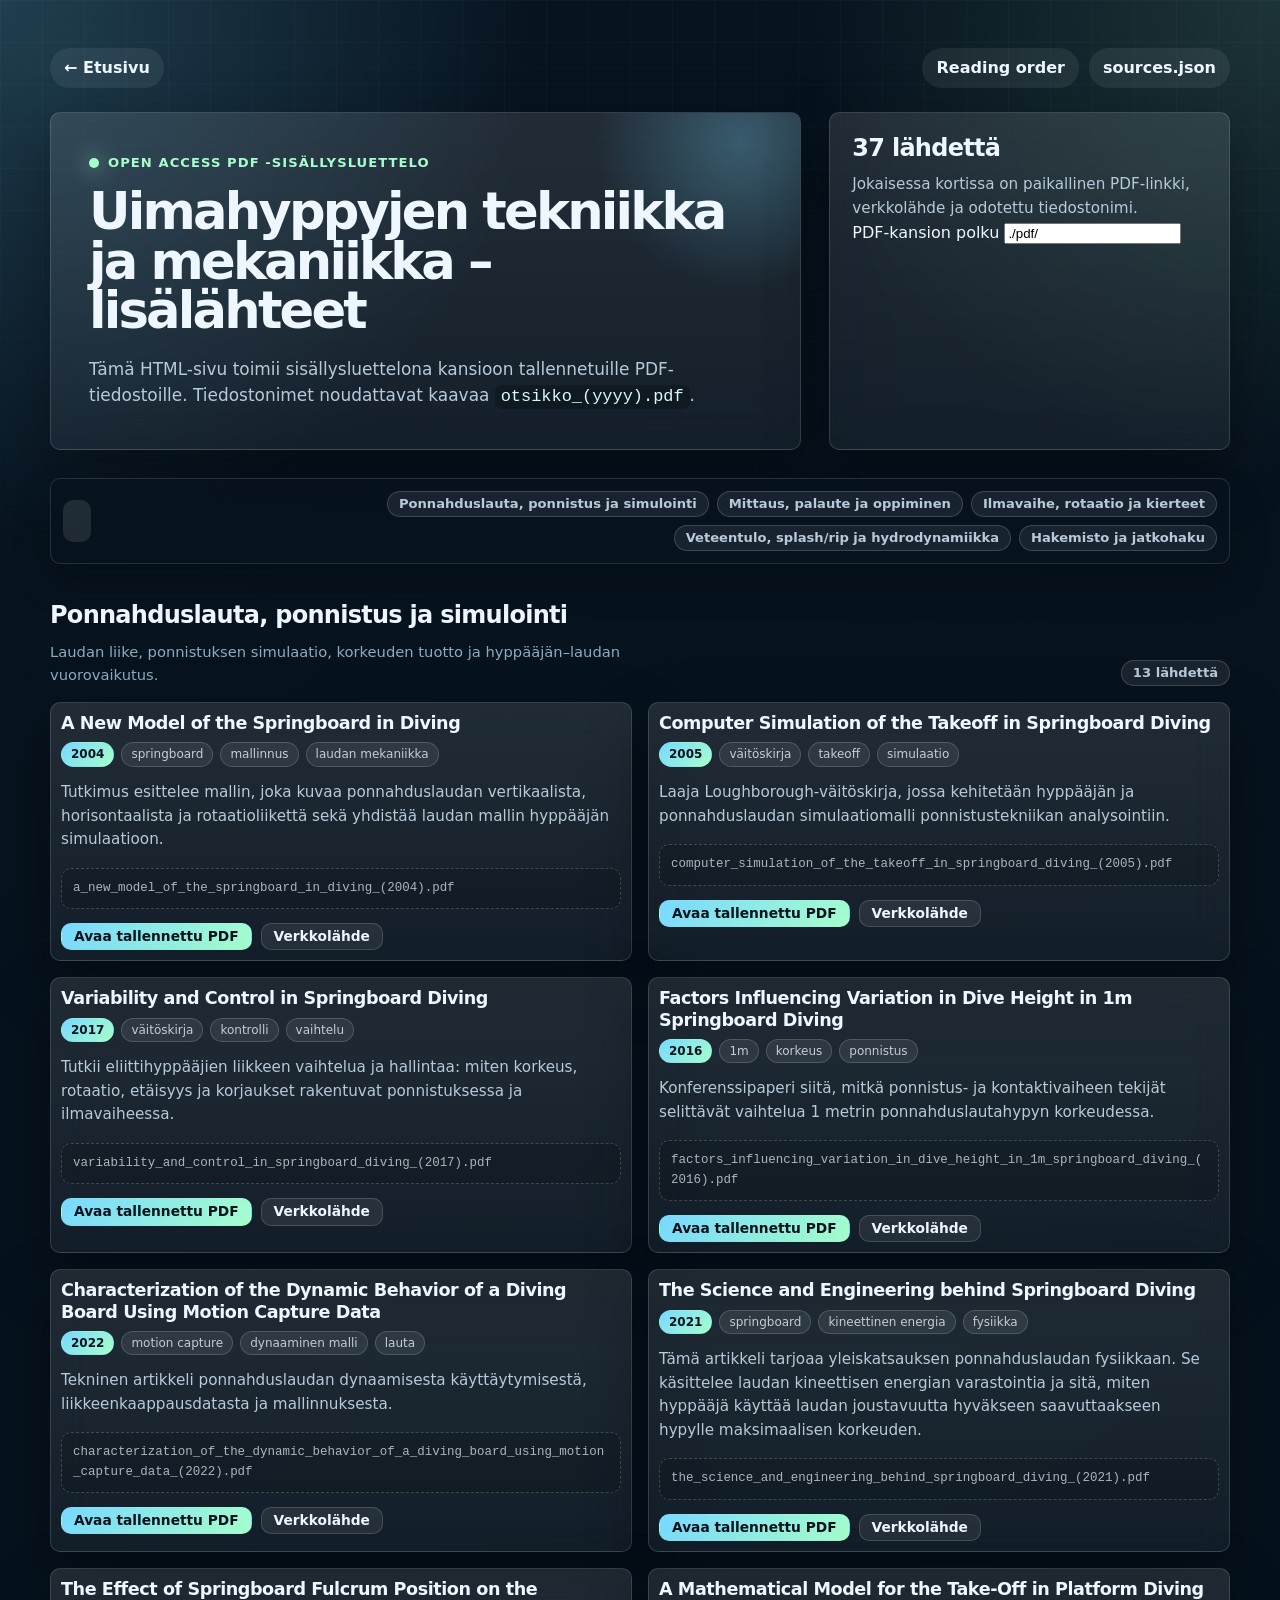
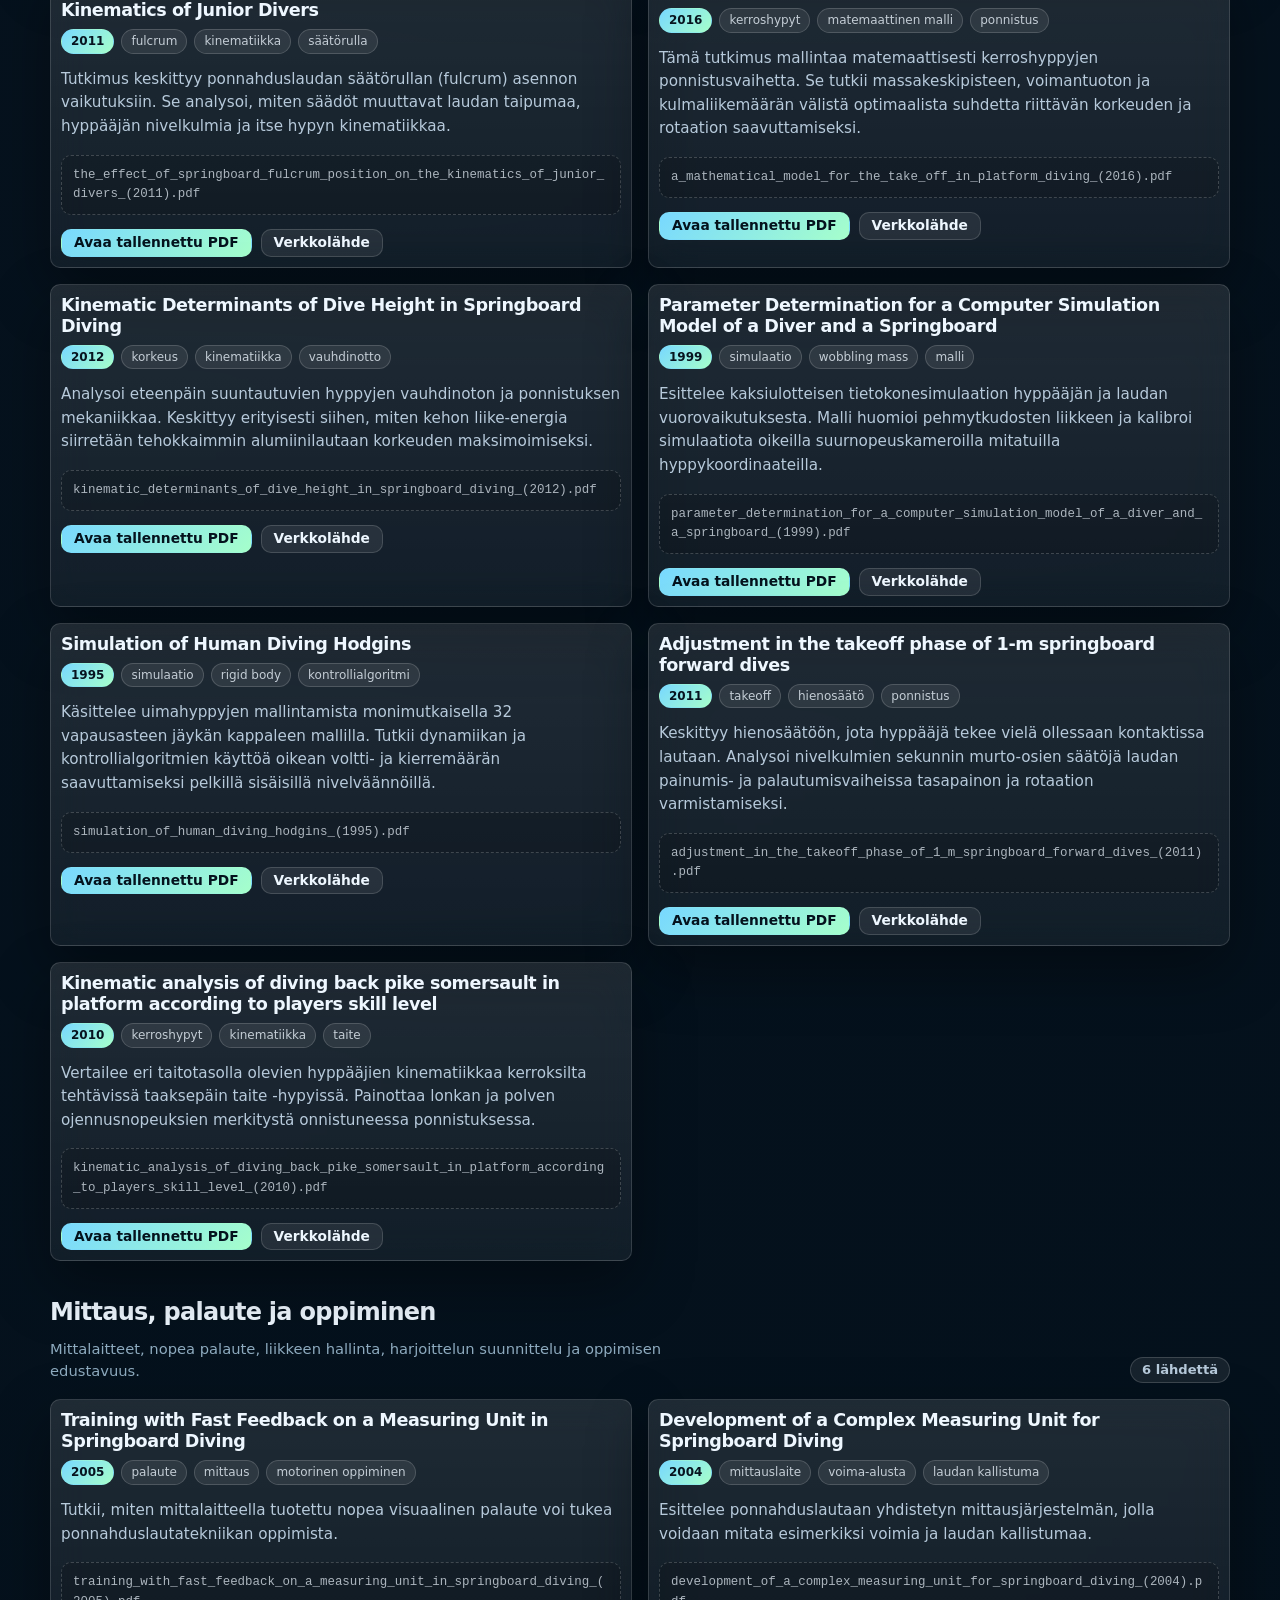
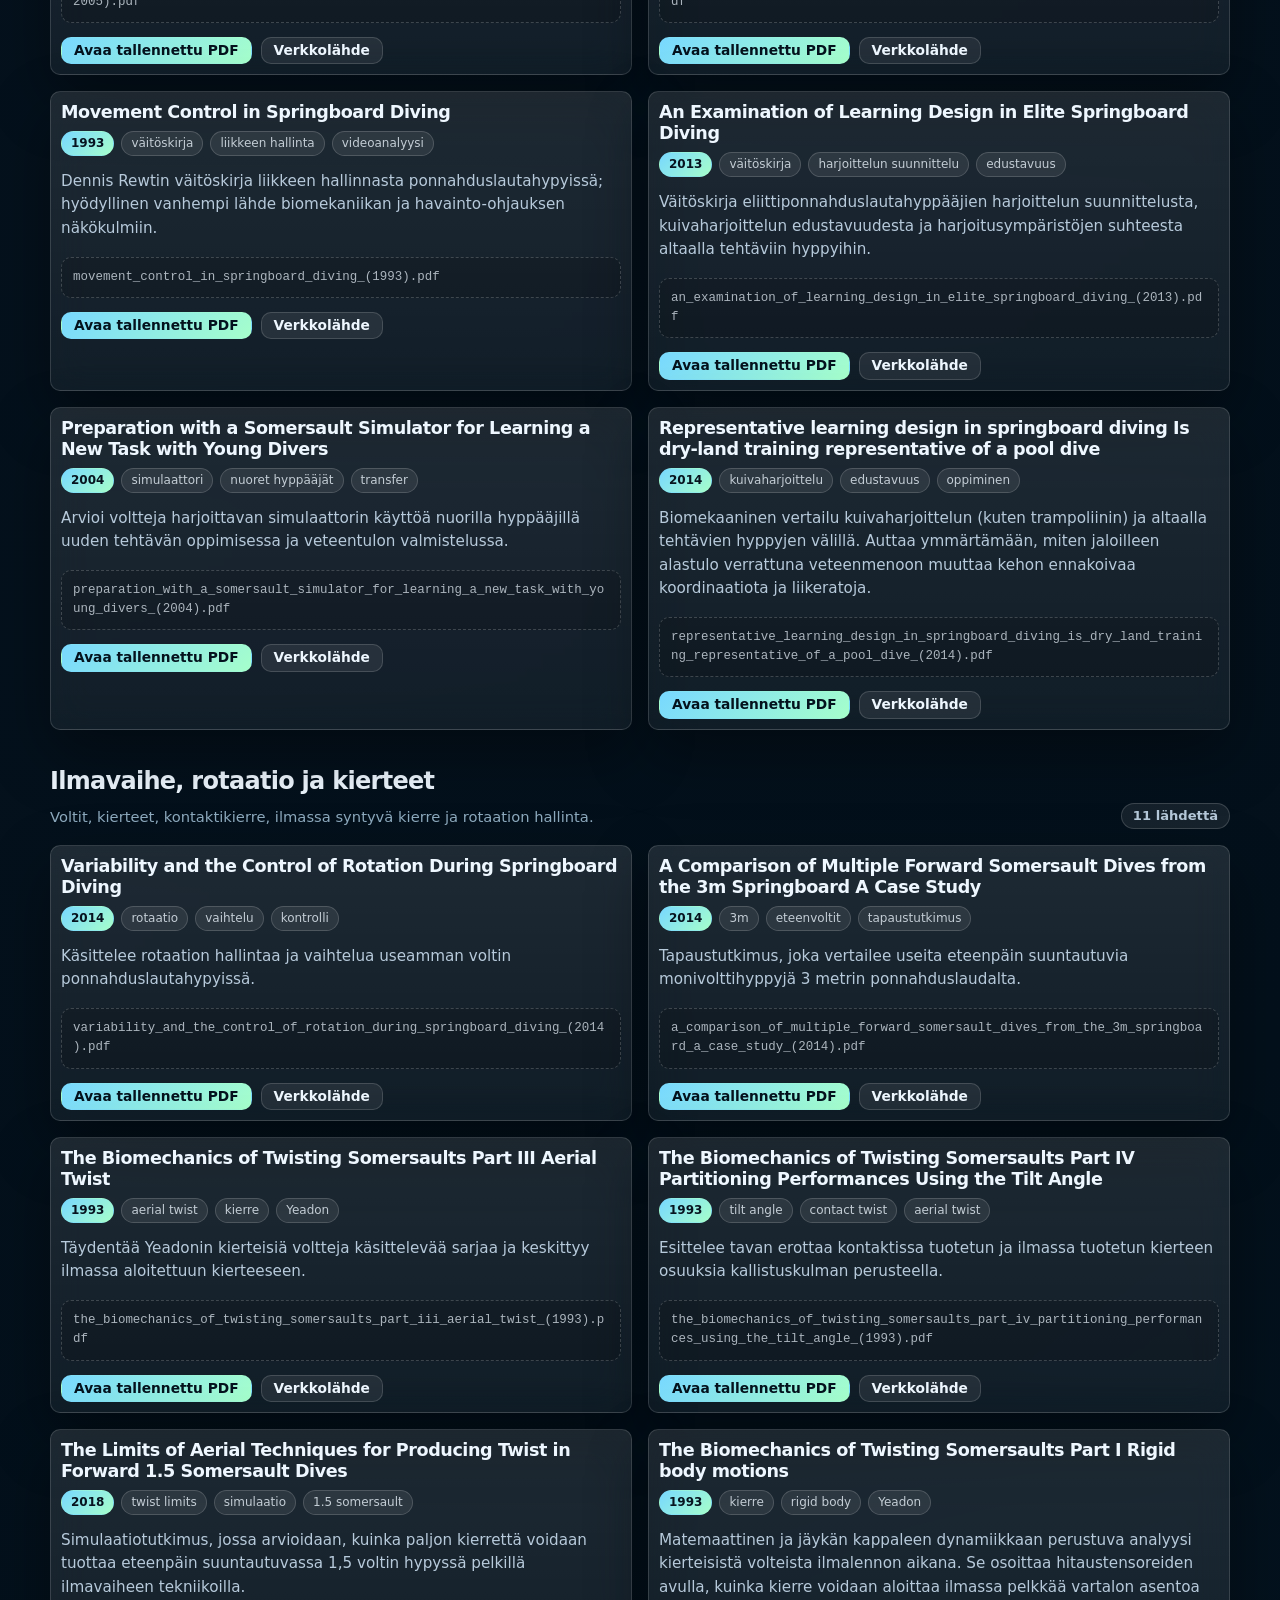
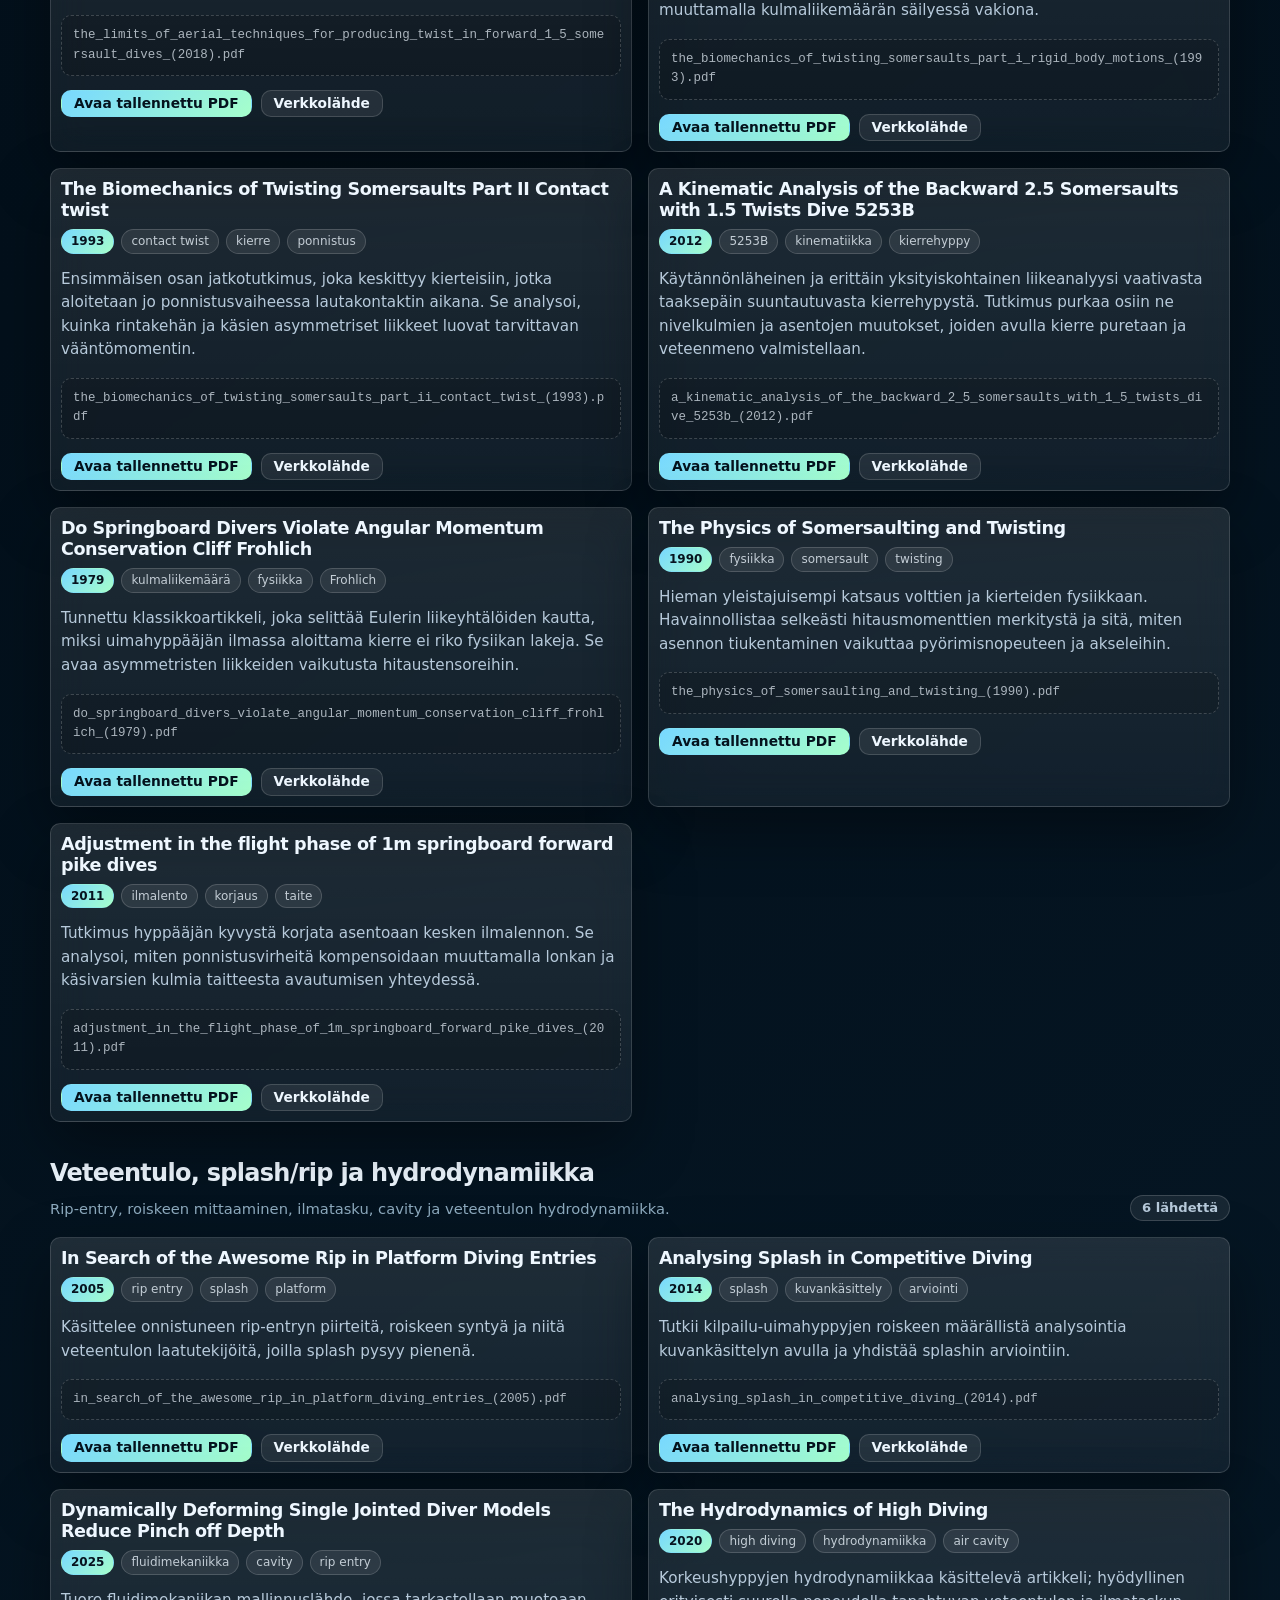
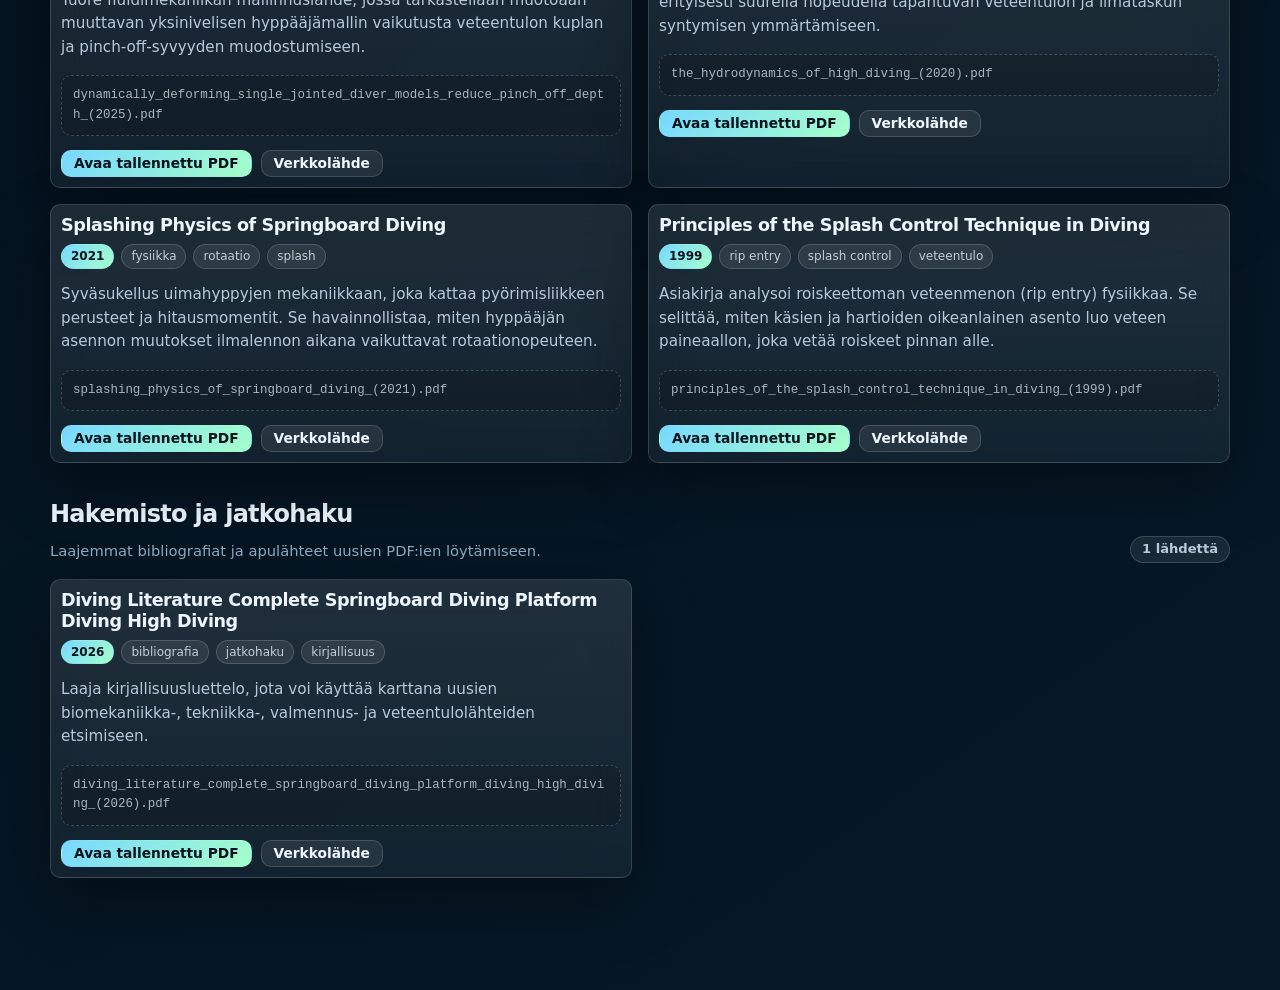
==== commit cc8746df: "Update preview.html" ====
--- a/docs/preview.html
+++ b/docs/preview.html
@@ -4,6 +4,10 @@
   <meta charset="utf-8" />
   <meta name="viewport" content="width=device-width, initial-scale=1" />
   <title>Uimahyppyjen tekniikka ja mekaniikka – lisälähteet</title>
+  
+  <link rel="icon" href="./favicon.ico" sizes="any">
+  <link rel="icon" href="./favicon.svg" type="image/svg+xml">
+  
   <link rel="stylesheet" type="text/css" href="./css/preview.css">
 </head>
 <body>
--- a/docs/css/preview.css
+++ b/docs/css/preview.css
@@ -56,6 +56,7 @@
       margin: 0 auto;
       padding: 48px 0 72px;
     }
+
     .topbar {
       display: flex;
       flex-wrap: wrap;
@@ -77,7 +78,7 @@
       align-items: center;
       gap: 8px;
       min-height: 40px;
-      padding: 9px 14px;
+      padding: 2px 14px;
       border-radius: 999px;
       border: 1px solid var(--border);
       background: rgba(255, 255, 255, 0.07);
@@ -111,7 +112,7 @@
 
     .hero-main {
       padding: 38px;
-      border-radius: calc(var(--radius) + 10px);
+      border-radius: var(--radius);
       overflow: hidden;
       position: relative;
     }
@@ -195,7 +196,7 @@
       color: var(--text);
       background: rgba(0, 0, 0, 0.22);
       border: 1px solid rgba(255, 255, 255, 0.2);
-      border-radius: 14px;
+      border-radius: 10px;
       outline: none;
       font-size: 0.95rem;
     }
@@ -221,7 +222,7 @@
       border: 1px solid rgba(255,255,255,0.13);
       background: rgba(7, 19, 31, 0.76);
       backdrop-filter: blur(18px);
-      border-radius: 20px;
+      border-radius: 10px;
       box-shadow: 0 18px 36px rgba(0,0,0,0.22);
     }
 
@@ -236,7 +237,7 @@
       width: 100%;
       padding: 12px 14px;
       border: 0;
-      border-radius: 14px;
+      border-radius: 10px;
       outline: none;
       color: var(--text);
       background: rgba(255,255,255,0.1);
@@ -266,7 +267,7 @@
     }
 
     .chip {
-      padding: 8px 11px;
+      padding: 2px 11px;
       font-size: 0.82rem;
       font-weight: 650;
     }
@@ -305,7 +306,7 @@
     .source-card {
       min-height: 100%;
       border-radius: var(--radius);
-      padding: 22px;
+      padding: 10px;
       transition: transform 180ms ease, border-color 180ms ease, background 180ms ease;
     }
 
@@ -329,7 +330,7 @@
     }
 
     .tag {
-      padding: 5px 9px;
+      padding: 2px 9px;
       font-size: 0.75rem;
       color: rgba(238,247,255,0.78);
     }
@@ -353,7 +354,7 @@
       padding: 10px 11px;
       overflow-wrap: anywhere;
       border: 1px dashed rgba(255,255,255,0.19);
-      border-radius: 13px;
+      border-radius: 10px;
       color: rgba(238,247,255,0.7);
       background: rgba(0, 0, 0, 0.14);
       font-size: 0.78rem;
@@ -371,8 +372,8 @@
       align-items: center;
       justify-content: center;
       gap: 8px;
-      padding: 10px 12px;
-      border-radius: 13px;
+      padding: 2px 12px;
+      border-radius: 10px;
       text-decoration: none;
       font-size: 0.86rem;
       font-weight: 750;
